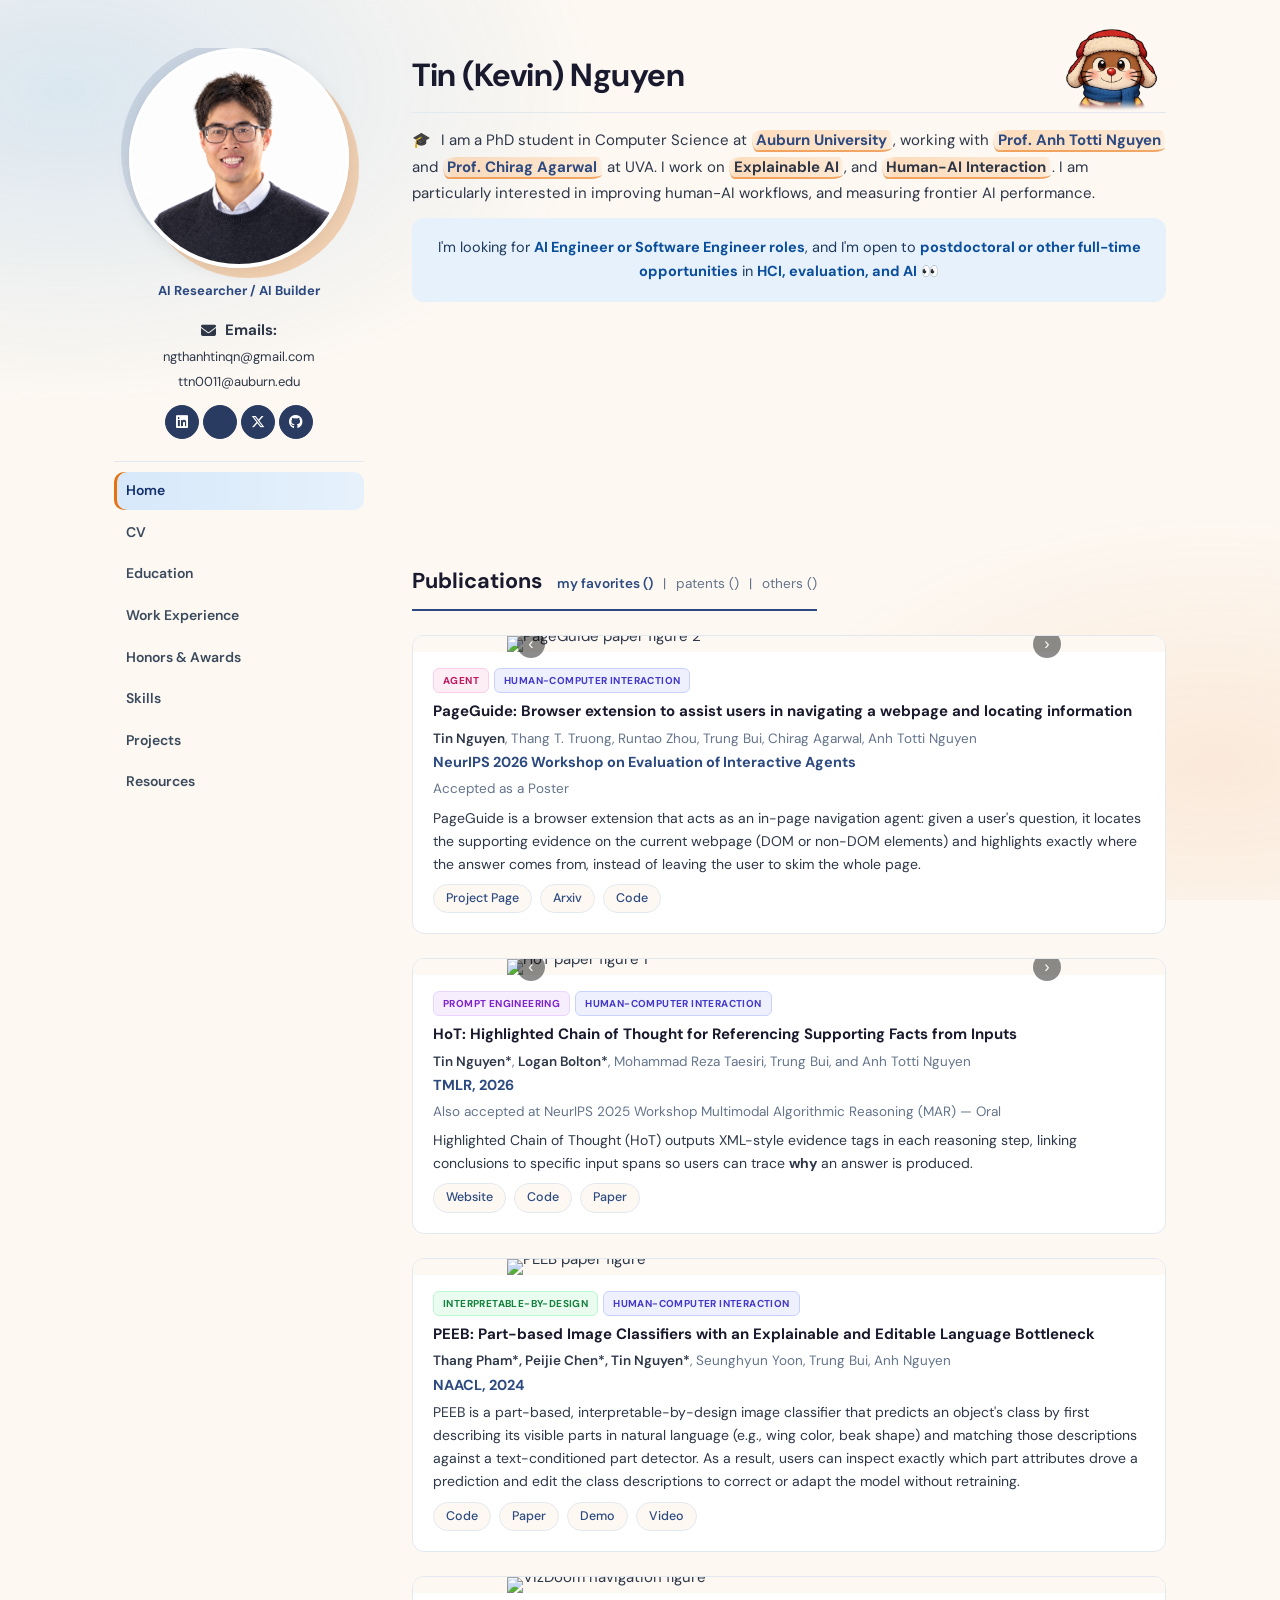
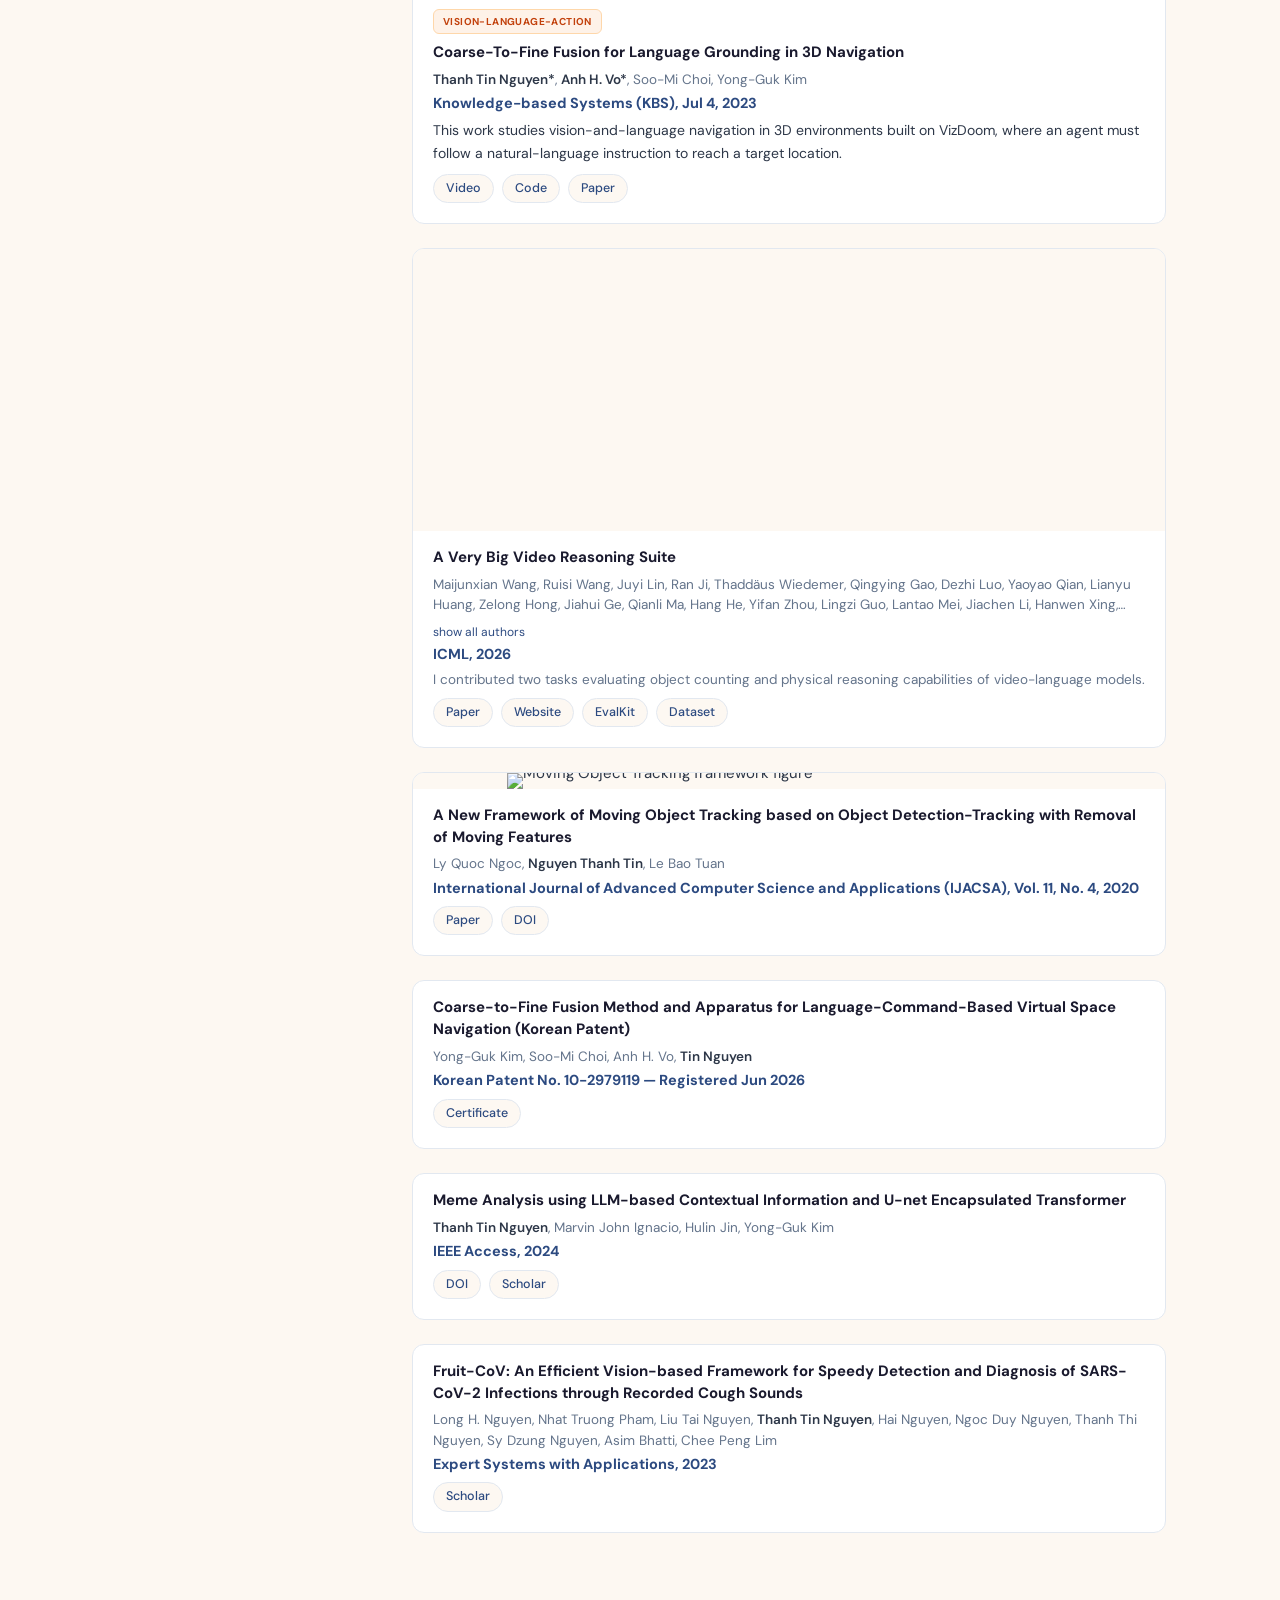
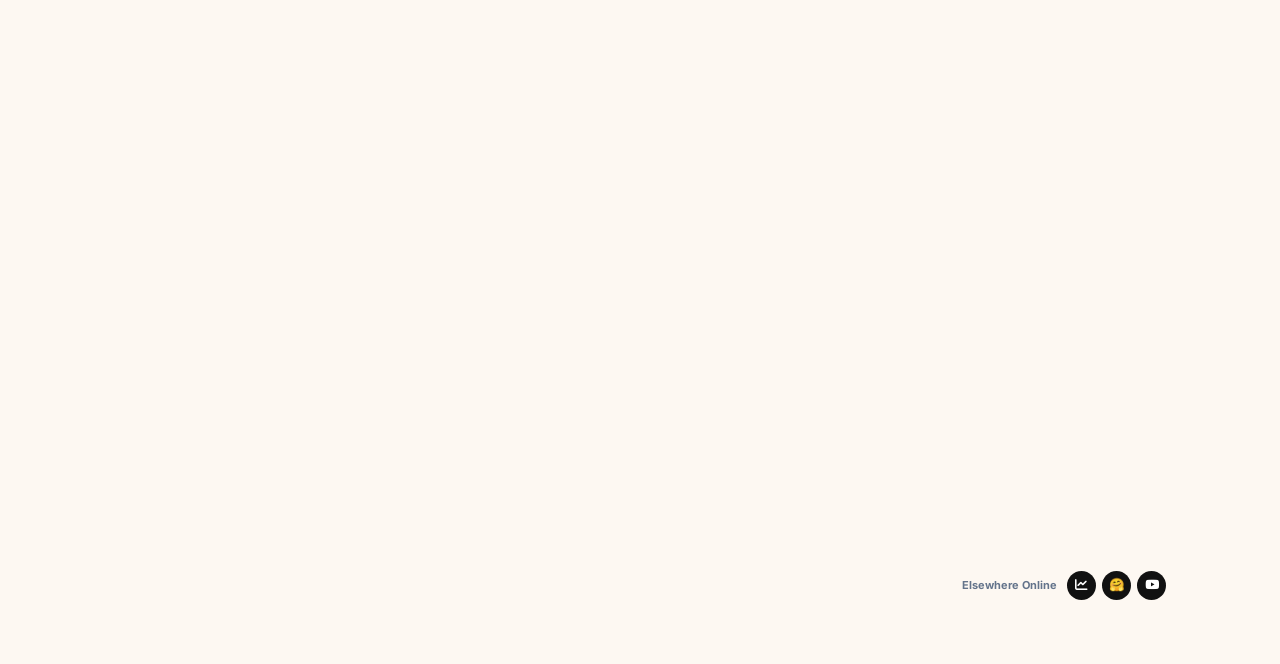
==== index.html @ 64bef66d "Remove PaperSwipe from portfolio projects" ====
<!DOCTYPE html>
<html lang="en">

<head>
  <meta charset="UTF-8">
  <meta name="viewport" content="width=device-width, initial-scale=1.0">
  <title>Tin Nguyen</title>
  <meta name="author" content="Tin Nguyen">
  <meta name="description"
    content="Tin Nguyen — PhD student in AI at Auburn University. Research in multi-agent systems, long-context reasoning, and reliable evaluations for safe AI.">
  <link rel="preconnect" href="https://fonts.googleapis.com">
  <link rel="preconnect" href="https://fonts.gstatic.com" crossorigin>
  <link href="https://fonts.googleapis.com/css2?family=DM+Sans:ital,opsz,wght@0,9..40,300..800;1,9..40,300..800&display=swap" rel="stylesheet">
  <link rel="stylesheet" href="stylesheet.css">
  <link rel="stylesheet" href="https://cdnjs.cloudflare.com/ajax/libs/font-awesome/6.5.1/css/all.min.css">
  <link rel="stylesheet" href="https://cdn.jsdelivr.net/gh/jpswalsh/academicons@1/css/academicons.min.css">
  <link rel="icon" type="image/png" href="assets/aboutme/seal_icon.png">
</head>

<body>
  <div class="page-wrapper">
    <div class="layout">

      <aside class="sidebar">
        <div class="profile-photo-wrapper">
        <a href="assets/aboutme/sweater_hd.png">
          <img src="assets/aboutme/sweater_hd.png" alt="Tin Nguyen" class="profile-photo">
        </a>
        <div class="profile-tagline">AI Researcher / AI Builder</div>
        <div class="profile-emails">
          <b><i class="fas fa-envelope" aria-hidden="true"></i> Emails:</b>
          <a href="mailto:ngthanhtinqn@gmail.com">ngthanhtinqn@gmail.com</a>
          <a href="mailto:ttn0011@auburn.edu">ttn0011@auburn.edu</a>
        </div>
        <div class="social-links">
          <a href="https://www.linkedin.com/in/tin-kevin-nguyen/" class="social-link social-link--icon" title="LinkedIn"><i class="fab fa-linkedin"></i></a>
          <a href="https://scholar.google.com/citations?user=zSAfD80AAAAJ&hl" class="social-link social-link--icon" title="Google Scholar"><i class="ai ai-google-scholar"></i></a>
          <!-- <a href="https://www.researchgate.net/profile/Tin-Nguyen-52" class="social-link social-link--icon" title="ResearchGate"><i class="fab fa-researchgate"></i></a> -->
          <a href="https://x.com/tin_ng_qn" class="social-link social-link--icon" title="Twitter"><i class="fab fa-x-twitter"></i></a>
          <a href="https://github.com/tinxai/" class="social-link social-link--icon" title="GitHub"><i class="fab fa-github"></i></a>
          
          <!-- <a href="https://substack.com/@ngthanhtinqn" class="social-link social-link--icon" title="Substack"><i class="fas fa-rss"></i></a> -->
        </div>

        <div class="resume-quicklinks">
          <button type="button" class="resume-quick-btn is-active" data-panel="home"><span class="resume-quick-icon">🏠</span> Home</button>
          <a href="data/Tin_CV.pdf" target="_blank" rel="noopener" class="resume-quick-btn"><span class="resume-quick-icon">📄</span> CV</a>
          <button type="button" class="resume-quick-btn" data-panel="education"><span class="resume-quick-icon">🎓</span> Education</button>
          <button type="button" class="resume-quick-btn" data-panel="experience"><span class="resume-quick-icon">💼</span> Work Experience</button>
          <button type="button" class="resume-quick-btn" data-panel="honors"><span class="resume-quick-icon">🏆</span> Honors &amp; Awards</button>
          <button type="button" class="resume-quick-btn" data-panel="skills"><span class="resume-quick-icon">🛠️</span> Skills</button>
          <button type="button" class="resume-quick-btn" data-panel="projects"><span class="resume-quick-icon">📁</span> Projects</button>
          <button type="button" class="resume-quick-btn" data-panel="resources"><span class="resume-quick-icon">📚</span> Resources</button>
        </div>
        </div>
      </aside>

      <div class="main-column">
        <div class="page-view is-active" data-page="home">
        <div class="profile-info">
        <h1 class="profile-name">Tin (Kevin) Nguyen
          <button type="button" class="mascot" aria-label="Boop the Dora-nichov chibi" title="Click to say hello!"
            data-directions="assets/mascot/dora-nichov-directions.webp" data-reactions="assets/mascot/dora-nichov-reactions.webp">
            <span class="mascot-squash"><span class="mascot-layer mascot-dir"></span><span class="mascot-layer mascot-react"></span></span>
          </button>
        </h1>

        <p class="profile-bio">
          <span class="emoji-icon">🎓</span> I am a PhD student in Computer Science at
          <a class="hl" href="https://www.auburn.edu/">Auburn University</a>, working with
          <a class="hl" href="https://anhnguyen.me/lab/">Prof. Anh Totti Nguyen</a> and <a class="hl" href="https://chirag-agarwall.github.io/">Prof. Chirag Agarwal</a> at UVA. I work on <b class="hl">Explainable AI</b>, and <b class="hl">Human-AI Interaction</b>. I am particularly interested in improving human-AI workflows, and measuring frontier AI performance.<br>
          <!-- Before that, I was a Master's student at
          <a href="https://en.sejong.ac.kr/eng/index.do">Sejong University</a>, South Korea, working with
          <a href="https://home.sejong.ac.kr/~ykim/">Kim Yong-Guk</a> and was a BS student at
          <a href="https://en.hcmus.edu.vn/">Ho Chi Minh University of Science</a>, Vietnam, working with
          <a href="https://scholar.google.com/citations?user=MskoD4gAAAAJ&hl=en">Ngoc Quoc Ly</a>.<br> -->
          <!-- <span style="font-size: 13px; color: var(--color-text-muted);">Outside the lab, I'm fueled by ⚽ soccer, 🏸
            badminton, and 🏋️ gym sessions — always up for a
            match or a conversation over ☕ coffee.</span><br><br> -->
          <!-- Email:
          <b>ngthanhtinqn@gmail.com</b> or <b>ttn0011@auburn.edu</b> -->
        </p>

        <div class="cta-banner">
          I'm looking for <b>AI Engineer or Software Engineer roles</b>, and I'm open to <b>postdoctoral or other full-time opportunities</b> in <b>HCI, evaluation, and AI</b> 👀
        </div>
        </div>

    <!-- ========== Research Interest ========== -->
    <!-- <section class="section about-section fade-in" id="about"> -->
      <!-- <h3>Recent Update</h3> -->
      <!-- Currently, I am working as a Research Assistant @ <a href="https://chirag-agarwall.github.io/">Aikyam Lab</a>, University of Virginia &mdash; May–Aug 2026 -->
      <!-- <h3>Research Interest</h3>

      <div>
        
      </div> -->

      <!-- <div class="research-statement"> -->
        <!-- <div class="research-quote" onclick="toggleResearch()">
          Summary about my research
          <span class="toggle-hint" id="toggleHint">[click to expand]</span>
        </div> -->

        <!-- <div class="research-details" id="researchDetails">
          <p>For AI to be a real collaborator, it must:</p>
          <ul class="research-list">
            <li>
              <b>ground</b> its outputs in the user's context — highlighting <em>where</em> the evidence comes from
              [<a href="https://highlightedchainofthought.github.io/">TMLR'25</a>, <a href="https://pageguide.github.io/">Arxiv'26</a>]
              <span class="research-fig-toggle" onclick="this.nextElementSibling.classList.toggle('open')">[see figure
                ▾]</span>
              <div class="research-fig-wrap">
                <img src="assets/aboutme/hot.png" alt="HoT figure" class="research-fig">
              </div>
              <div class="research-fig-wrap">
                <img src="assets/papers/pageguide/pageguide_2.png" alt="PageGuide figure" class="research-fig">
              </div>
            </li>
            <li>
              <b>explain</b> its reasoning in ways humans can inspect and edit
              [<a href="https://arxiv.org/pdf/2403.05297.pdf">NAACL'24</a>]
              <span class="research-fig-toggle" onclick="this.nextElementSibling.classList.toggle('open')">[see figure
                ▾]</span>
              <div class="research-fig-wrap">
                <img src="assets/aboutme/peeb.png" alt="PEEB figure" class="research-fig">
              </div>
            </li>
            <li>
              <b>perceive</b> and act in the user's environment through multimodal understanding
              [<a href="https://www.sciencedirect.com/science/article/pii/S095070512300535X">KBS'23</a>]
              <span class="research-fig-toggle" onclick="this.nextElementSibling.classList.toggle('open')">[see figure
                ▾]</span>
              <div class="research-fig-wrap">
                <img src="assets/aboutme/vizdoom.png" alt="VizDoom figure" class="research-fig">
              </div>
            </li>
          </ul>
          <p>
            Today's large models are impressively general, but often opaque.
            My research works toward making them <b>transparent, grounded, and collaborative</b> —
            so that humans can trust, verify, and steer AI in real-world tasks.
          </p>
        </div>
      </div> -->
    <!-- </section> -->

    <!-- ========== News ========== -->
    <section class="section fade-in" id="news">
      <h2 class="section-title">News</h2>
      <ul class="reviewer-list news-scroll">
        <li><b>[Oct 2026]</b> Led a three-person team to a <b>top-1 finish at AUC</b> and won <b>Second Prize ($6,000)</b> at the Regions Banking Hackathon.</li>
        <li><b>[Aug 2026]</b> Awarded the <b>Tinker Research Grant</b> ($5,000) for compute/API credits.</li>
        <li><b>[May 2026]</b> Research Assistant @ <a href="https://chirag-agarwall.github.io/">Aikyam Lab</a>, University of Virginia &mdash; May–Aug 2026.</li>
        <li><b>[Dec 2025]</b> Awarded a <b>GSC Travel Fellowship</b> ($400) by the Auburn University Graduate School Council to support conference travel.</li>
        <li><b>[Nov 2025]</b> Awarded <b>Tinker Promotion</b> credits ($150).</li>
      </ul>
    </section>

    <!-- ========== Publications ========== -->
    <section class="section" id="publications">
      <h2 class="section-title">
        Publications
        <span class="pub-filter">
          <a class="pub-filter-link active" data-filter="favorites" href="#">my favorites (<span id="count-favorites"></span>)</a>
          <span class="pub-filter-sep">|</span>
          <a class="pub-filter-link" data-filter="patents" href="#">patents (<span id="count-patents"></span>)</a>
          <span class="pub-filter-sep">|</span>
          <a class="pub-filter-link" data-filter="others" href="#">others (<span id="count-all"></span>)</a>
        </span>
      </h2>

      <div class="publication-list">

        <!-- Paper 1: PageGuide -->
        <div class="pub-card" data-featured="true">
          <div class="pub-media pub-media-slider">
            <img class="pub-media-slide is-active" src="assets/papers/pageguide/pageguide_p2.png" alt="PageGuide paper figure 2">
            <img class="pub-media-slide" src="assets/papers/pageguide/pageguide_p1.png" alt="PageGuide paper figure 1">
            <button type="button" class="pub-media-nav pub-media-nav--prev" data-dir="-1" aria-label="Previous image">&lsaquo;</button>
            <button type="button" class="pub-media-nav pub-media-nav--next" data-dir="1" aria-label="Next image">&rsaquo;</button>
            <div class="pub-media-dots"></div>
          </div>
          <div class="pub-content">
            <div class="pub-tags">
              <span class="pub-tag pub-tag--agent">Agent</span>
              <span class="pub-tag pub-tag--hci">Human-Computer Interaction</span>
            </div>
            <div class="pub-title">
              <a href="https://pageguide.github.io/">PageGuide: Browser extension to assist users in navigating a webpage and locating information</a>
            </div>
            <div class="pub-authors">
              <strong>Tin Nguyen</strong>, Thang T. Truong, Runtao Zhou, Trung Bui, Chirag Agarwal, Anh Totti Nguyen
            </div>
            <div class="pub-venue"><a href="https://eval-interactive-agents-workshop.github.io/" target="_blank" rel="noopener">NeurIPS 2026 Workshop on Evaluation of Interactive Agents</a></div>
            <div class="pub-venue-note">Accepted as a Poster</div>
            <div class="pub-desc">PageGuide is a browser extension that acts as an in-page navigation agent: given a user's question, it locates the supporting evidence on the current webpage (DOM or non-DOM elements) and highlights exactly where the answer comes from, instead of leaving the user to skim the whole page.</div>
            <div class="pub-links">
              <a href="https://pageguide.github.io/" class="pub-link">Project Page</a>
              <a href="https://arxiv.org/abs/2604.23772" class="pub-link">Arxiv</a>
              <a href="https://github.com/tinxai/pageguide" class="pub-link">Code</a>
            </div>
          </div>
        </div>

        <!-- Paper 3: HoT -->
        <div class="pub-card" data-featured="true">
          <div class="pub-media pub-media-slider">
            <img class="pub-media-slide is-active" src="assets/papers/hot/teaser_cot_hot.png" alt="HoT paper figure 1">
            <img class="pub-media-slide" src="assets/papers/hot/teaser_cot_hot_2.png" alt="HoT paper figure 2">
            <button type="button" class="pub-media-nav pub-media-nav--prev" data-dir="-1" aria-label="Previous image">&lsaquo;</button>
            <button type="button" class="pub-media-nav pub-media-nav--next" data-dir="1" aria-label="Next image">&rsaquo;</button>
            <div class="pub-media-dots"></div>
          </div>
          <div class="pub-content">
            <div class="pub-tags">
              <span class="pub-tag pub-tag--prompt">Prompt Engineering</span>
              <span class="pub-tag pub-tag--hci">Human-Computer Interaction</span>
            </div>
            <div class="pub-title">
              <a href="https://highlightedchainofthought.github.io/">HoT: Highlighted Chain of Thought for Referencing
                Supporting Facts from Inputs</a>
            </div>
            <div class="pub-authors">
              <strong>Tin Nguyen*</strong>, <strong>Logan Bolton*</strong>, Mohammad Reza Taesiri, Trung Bui, and Anh
              Totti Nguyen
            </div>
            <div class="pub-venue">TMLR, 2026</div>
            <div class="pub-venue-note">Also accepted at NeurIPS 2025 Workshop Multimodal Algorithmic Reasoning (MAR) —
              Oral</div>
            <div class="pub-desc">Highlighted Chain of Thought (HoT) outputs XML-style evidence tags in each reasoning step, linking conclusions to specific input spans so users can trace <b>why</b> an answer is produced.</div>
            <div class="pub-links">
              <a href="https://highlightedchainofthought.github.io/" class="pub-link">Website</a>
              <a href="https://github.com/anguyen8/hot" class="pub-link">Code</a>
              <a href="https://arxiv.org/pdf/2503.02003v4" class="pub-link">Paper</a>
            </div>
          </div>
        </div>

        <!-- Paper 4: PEEB -->
        <div class="pub-card" data-featured="true">
          <div class="pub-media">
            <img src="assets/papers/peeb/peeb_arc.png" alt="PEEB paper figure">
          </div>
          <div class="pub-content">
            <div class="pub-tags">
              <span class="pub-tag pub-tag--interpretable">Interpretable-by-Design</span>
              <span class="pub-tag pub-tag--hci">Human-Computer Interaction</span>
            </div>
            <div class="pub-title">
              <a href="https://arxiv.org/pdf/2403.05297.pdf">PEEB: Part-based Image Classifiers with an Explainable and
                Editable Language Bottleneck</a>
            </div>
            <div class="pub-authors">
              <strong>Thang Pham*, Peijie Chen*, Tin Nguyen*</strong>, Seunghyun Yoon, Trung Bui, Anh Nguyen
            </div>
            <div class="pub-venue">NAACL, 2024</div>
            <div class="pub-desc">PEEB is a part-based, interpretable-by-design image classifier that predicts an object's class by first describing its visible parts in natural language (e.g., wing color, beak shape) and matching those descriptions against a text-conditioned part detector. As a result, users can inspect exactly which part attributes drove a prediction and edit the class descriptions to correct or adapt the model without retraining.</div>
            <div class="pub-links">
              <a href="https://github.com/anguyen8/peeb" class="pub-link">Code</a>
              <a href="https://arxiv.org/pdf/2403.05297.pdf" class="pub-link">Paper</a>
              <a href="https://huggingface.co/spaces/XAI/PEEB" class="pub-link">Demo</a>
              <a href="https://www.youtube.com/watch?v=7ofrbSPT1fA" class="pub-link">Video</a>
            </div>
          </div>
        </div>

        <!-- Paper 5: VizDoom -->
        <div class="pub-card" data-featured="true">
          <div class="pub-media">
            <img src="assets/papers/vizdoom/vizdoom_instruction.gif" alt="VizDoom navigation figure">
          </div>
          <div class="pub-content">
            <div class="pub-tags">
              <span class="pub-tag pub-tag--vla">Vision-Language-Action</span>
            </div>
            <div class="pub-title">
              <a href="https://www.sciencedirect.com/science/article/pii/S095070512300535X">Coarse-To-Fine Fusion for
                Language Grounding in 3D Navigation</a>
            </div>
            <div class="pub-authors">
              <strong>Thanh Tin Nguyen*</strong>, <strong>Anh H. Vo*</strong>, Soo-Mi Choi, Yong-Guk Kim
            </div>
            <div class="pub-venue">Knowledge-based Systems (KBS), Jul 4, 2023</div>
            <div class="pub-desc">This work studies vision-and-language navigation in 3D environments built on VizDoom, where an agent must follow a natural-language instruction to reach a target location.</div>
            <div class="pub-links">
              <a href="https://youtu.be/rwODCJFM1SY" class="pub-link">Video</a>
              <a href="https://github.com/tinxai/AE_VLN_Vizdoom" class="pub-link">Code</a>
              <a href="https://www.sciencedirect.com/science/article/pii/S095070512300535X" class="pub-link">Paper</a>
            </div>
          </div>
        </div>

        <!-- Other: VBVR -->
        <div class="pub-card" data-featured="false">
          <div class="pub-media">
            <video src="assets/papers/vbvr/vbvr.mp4" autoplay loop muted playsinline></video>
          </div>
          <div class="pub-content">
            <div class="pub-title">
              <a href="https://video-reason.com/">A Very Big Video Reasoning Suite</a>
            </div>
            <div class="pub-authors pub-authors--collapsed" id="vbvr-authors">
              Maijunxian Wang, Ruisi Wang, Juyi Lin, Ran Ji, Thaddäus Wiedemer, Qingying Gao, Dezhi Luo, Yaoyao Qian, Lianyu Huang, Zelong Hong, Jiahui Ge, Qianli Ma, Hang He, Yifan Zhou, Lingzi Guo, Lantao Mei, Jiachen Li, Hanwen Xing, Tianqi Zhao, Fengyuan Yu, Weihang Xiao, Yizheng Jiao, Jianheng Hou, Danyang Zhang, Pengcheng Xu, Boyang Zhong, Zehong Zhao, Gaoyun Fang, John Kitaoka, Yile Xu, Hua Xu, Kenton Blacutt, <strong>Tin Nguyen</strong>, Siyuan Song, Haoran Sun, Shaoyue Wen, Linyang He, Runming Wang, Yanzhi Wang, Mengyue Yang, Ziqiao Ma, Raphaël Millière, Freda Shi, Nuno Vasconcelos, Daniel Khashabi, Alan Yuille, Yilun Du, Ziming Liu, Bo Li, Dahua Lin, Ziwei Liu, Vikash Kumar, Yijiang Li, Lei Yang, Zhongang Cai, Hokin Deng
            </div>
            <span class="authors-toggle" onclick="const a=document.getElementById('vbvr-authors');a.classList.toggle('pub-authors--collapsed');this.textContent=a.classList.contains('pub-authors--collapsed')?'show all authors':'show fewer'">show all authors</span>
            <div class="pub-venue">ICML, 2026</div>
            <div class="pub-venue-note">I contributed two tasks evaluating object counting and physical reasoning capabilities of video-language models.</div>
            <div class="pub-links">
              <a href="https://arxiv.org/abs/2602.20159" class="pub-link">Paper</a>
              <a href="https://video-reason.com/" class="pub-link">Website</a>
              <a href="https://github.com/Video-Reason/VBVR-EvalKit" class="pub-link">EvalKit</a>
              <a href="https://huggingface.co/datasets/Video-Reason/VBVR-Dataset" class="pub-link">Dataset</a>
            </div>
          </div>
        </div>

        <!-- Other: MOT -->
        <div class="pub-card" data-featured="false">
          <div class="pub-media">
            <img src="assets/papers/mot/robot_demo.gif" alt="Moving Object Tracking framework figure">
          </div>
          <div class="pub-content">
            <div class="pub-title">
              <a href="https://thesai.org/Publications/ViewPaper?Volume=11&Issue=4&Code=IJACSA&SerialNo=6">A New Framework of Moving Object Tracking based on Object Detection-Tracking with Removal of Moving Features</a>
            </div>
            <div class="pub-authors">
              Ly Quoc Ngoc, <strong>Nguyen Thanh Tin</strong>, Le Bao Tuan
            </div>
            <div class="pub-venue">International Journal of Advanced Computer Science and Applications (IJACSA), Vol. 11, No. 4, 2020</div>
            <div class="pub-links">
              <a href="https://thesai.org/Publications/ViewPaper?Volume=11&Issue=4&Code=IJACSA&SerialNo=6" class="pub-link">Paper</a>
              <a href="https://dx.doi.org/10.14569/IJACSA.2020.0110406" class="pub-link">DOI</a>
            </div>
          </div>
        </div>
        
        <!-- Patent: Korean Patent -->
        <div class="pub-card" data-featured="false" data-patent="true">
          <!-- <div class="pub-media">
            <img src="assets/papers/vizdoom/vizdoom_instruction.gif" alt="Korean patent figure">
          </div> -->
          <div class="pub-content">
            <div class="pub-title">
              <a href="data/IP-2024-133-KR_등록증.pdf">Coarse-to-Fine Fusion Method and Apparatus for Language-Command-Based Virtual Space Navigation (Korean Patent)</a>
            </div>
            <div class="pub-authors">
              Yong-Guk Kim, Soo-Mi Choi, Anh H. Vo, <strong>Tin Nguyen</strong>
            </div>
            <div class="pub-venue">Korean Patent No. 10-2979119 &mdash; Registered Jun 2026</div>
            <div class="pub-links">
              <a href="data/IP-2024-133-KR_등록증.pdf" class="pub-link">Certificate</a>
            </div>
          </div>
        </div>

        <!-- Other: Meme Analysis -->
        <div class="pub-card" data-featured="false">
          <div class="pub-content">
            <div class="pub-title">
              <a href="https://scholar.google.com/citations?view_op=view_citation&hl=en&user=zSAfD80AAAAJ&citation_for_view=zSAfD80AAAAJ:mVmsd5A6BfQC">Meme Analysis using LLM-based Contextual Information and U-net Encapsulated Transformer</a>
            </div>
            <div class="pub-authors">
              <strong>Thanh Tin Nguyen</strong>, Marvin John Ignacio, Hulin Jin, Yong-Guk Kim
            </div>
            <div class="pub-venue">IEEE Access, 2024</div>
            <div class="pub-links">
              <a href="https://doi.org/10.1109/ACCESS.2024.3424883" class="pub-link">DOI</a>
              <a href="https://scholar.google.com/citations?view_op=view_citation&hl=en&user=zSAfD80AAAAJ&citation_for_view=zSAfD80AAAAJ:mVmsd5A6BfQC" class="pub-link">Scholar</a>
            </div>
          </div>
        </div>

        <!-- Other: Fruit-CoV -->
        <div class="pub-card" data-featured="false">
          <div class="pub-content">
            <div class="pub-title">
              <a href="https://scholar.google.com/citations?view_op=view_citation&hl=en&user=zSAfD80AAAAJ&citation_for_view=zSAfD80AAAAJ:d1gkVwhDpl0C">Fruit-CoV: An Efficient Vision-based Framework for Speedy Detection and Diagnosis of SARS-CoV-2 Infections through Recorded Cough Sounds</a>
            </div>
            <div class="pub-authors">
              Long H. Nguyen, Nhat Truong Pham, Liu Tai Nguyen, <strong>Thanh Tin Nguyen</strong>, Hai Nguyen, Ngoc Duy Nguyen, Thanh Thi Nguyen, Sy Dzung Nguyen, Asim Bhatti, Chee Peng Lim
            </div>
            <div class="pub-venue">Expert Systems with Applications, 2023</div>
            <div class="pub-links">
              <a href="https://scholar.google.com/citations?view_op=view_citation&hl=en&user=zSAfD80AAAAJ&citation_for_view=zSAfD80AAAAJ:d1gkVwhDpl0C" class="pub-link">Scholar</a>
            </div>
          </div>
        </div>

        

      </div>
    </section>

    <!-- ========== Teaching ========== -->
    <section class="section fade-in" id="teaching">
      <h2 class="section-title">Teaching</h2>
      <ul class="reviewer-list">
        <li><b>Teaching Assistant</b> for Formal Languages, Machine Learning, and Security at Auburn University</li>
        <li><b>Teaching Robotics for kids</b> at <a href="https://anhnguyen.me/k6-ai-club/" target="_blank">K-6 AI Club at
            Auburn University</a></li>
      </ul>
    </section>

    <!-- ========== Mentoring ========== -->
    <section class="section fade-in" id="mentoring">
      <h2 class="section-title">Mentoring</h2>
      <ul class="reviewer-list">
        <li><a href="https://truongthoithang.com/" target="_blank">Truong Thoi Thang</a>, CS PhD student at Auburn University, Dec. 2025 - Oct. 2026</li>
        <li><a href="https://fernando-ace.com/" target="_blank" rel="noopener">Fernando Acevedo</a>, CS undergraduate student at Auburn University, Oct. 2026 &ndash; Now</li>
      </ul>
    </section>

    <!-- ========== Academic Service ========== -->
    <section class="section fade-in" id="service">
      <h2 class="section-title">Academic Service</h2>
      <ul class="reviewer-list">
        <li><b>Area Chair</b> for <a href="https://iab-agents.github.io/" target="_blank">Interpreting Agent Behavior (IAB)</a> (NeurIPS 2026)</li>
        <li><b>Program Committee (PC)</b> for IUI 27 (Intelligent User Interfaces)</li>
        <li><b>Reviewer for ML Conferences</b>: ARR Rolling Review (ACL, EMNLP, NAACL), <a href="https://eval-interactive-agents-workshop.github.io/" target="_blank">Evaluation of Interactive Agents</a> (NeurIPS 2026), <a href="https://iab-agents.github.io/" target="_blank">Interpreting Agent Behavior (IAB)</a> (NeurIPS 2026)</li>
        <li><b>Reviewer for HCI Conferences</b>: UIST, HAI, IUI</li>
        <li><b>Reviewer for Journals</b>: Knowledge-based Systems</li>
      </ul>
    </section>

    <!-- ========== Collaborations ========== -->
    <!-- <section class="section fade-in" id="collaborations">
      <h2 class="section-title">Collaborations</h2>
      <div class="collab-grid">
        <div class="collab-item">
          <img src="assets/collab/uva.svg" alt="University of Virginia logo">
          <span>University of Virginia</span>
        </div>
        <div class="collab-item">
          <img src="assets/collab/ualberta.svg" alt="University of Alberta logo">
          <span>University of Alberta</span>
        </div>
        <div class="collab-item">
          <img src="assets/collab/adobe.svg" alt="Adobe logo">
          <span>Adobe</span>
        </div>
      </div>
    </section> -->
    </div>
    <!-- ========== Education ========== -->
    <div class="page-view" data-page="education">
      <h2 class="section-title">Education</h2>

      <div class="education-statement-links">
        <a href="data/Research_Statement.pdf" target="_blank" rel="noopener" class="research-statement-link">Research Statement</a>
        <a href="https://docs.google.com/document/d/1Wg5CjCD7mFzvBjIFalEkvDkdDbJ7E7CmEyXPGt8joUE/edit?tab=t.0" target="_blank" rel="noopener" class="research-statement-link">Teaching Statement</a>
      </div>

      <div class="timeline">
        <div class="timeline-item">
          <div class="timeline-rail"><div class="timeline-dot"></div><div class="timeline-line"></div></div>
          <div class="timeline-info">
            <div class="timeline-org">Auburn University</div>
            <div class="timeline-role">Ph.D. in Computer Science and Engineering</div>
            <div class="timeline-meta">AL, U.S. &middot; Aug. 2022 &ndash; present</div>
            <div class="timeline-sub timeline-advisor">Advisor: <a href="https://anhnguyen.me/">Anh (Totti) Nguyen</a></div>
            <div class="timeline-sub">Research: Explainable AI and Human-AI Interaction</div>
            <div class="timeline-sub">Teaching Assistant: Formal Languages, Machine Learning, Secure Software Process</div>
          </div>
        </div>

        <div class="timeline-item">
          <div class="timeline-rail"><div class="timeline-dot"></div><div class="timeline-line"></div></div>
          <div class="timeline-info">
            <div class="timeline-org">Sejong University</div>
            <div class="timeline-role">M.Sc. in Computer Science and Engineering</div>
            <div class="timeline-meta">Seoul, S. Korea &middot; 2020 &ndash; 2022</div>
            <div class="timeline-sub timeline-advisor">Advisor: Kim Yong-Guk</div>
            <div class="timeline-sub">Research: Robot Navigation</div>
          </div>
        </div>

        <div class="timeline-item">
          <div class="timeline-rail"><div class="timeline-dot"></div></div>
          <div class="timeline-info">
            <div class="timeline-org">University of Science</div>
            <div class="timeline-role">B.A. in Computer Science and Engineering</div>
            <div class="timeline-meta">Ho Chi Minh, Vietnam &middot; 2015 &ndash; 2019</div>
            <div class="timeline-sub timeline-advisor">Advisor: Ngoc Quoc Ly</div>
            <div class="timeline-sub">Research: Computer Vision and Robotics</div>
          </div>
        </div>
      </div>
    </div>

    <!-- ========== Work Experience ========== -->
    <div class="page-view" data-page="experience">
      <h2 class="section-title">Work Experience</h2>

      <div class="entry-list">
        <div class="entry-card">
          <div class="entry-org">Aikyam Lab, University of Virginia</div>
          <div class="entry-role">Research Assistant</div>
          <div class="entry-meta">VA, U.S. &middot; May &ndash; Jul. 2026</div>
          <div class="entry-sub">Advisor: Chirag Agarwal</div>
          <ul class="entry-bullets">
            <li>Developed a multimodal web agent that browses websites and captures evidence (text, images, charts) at every navigation step</li>
            <li>Developed a defense against model distillation attacks, in which an adversary copies a proprietary model by training on its outputs</li>
          </ul>
        </div>

        <div class="entry-card">
          <div class="entry-org">AIOZ Co., Ltd.</div>
          <div class="entry-role">AI Engineer</div>
          <div class="entry-meta">Ho Chi Minh, Vietnam &middot; 2019 &ndash; 2020</div>
          <ul class="entry-bullets">
            <li>Built three video-analysis systems: automatically reading car license plates, tracking a moving ball, and recognizing the same person across different cameras</li>
          </ul>
        </div>

        <div class="entry-card">
          <div class="entry-org">Gumi Co., Ltd.</div>
          <div class="entry-role">AI Engineer</div>
          <div class="entry-meta">Ho Chi Minh, Vietnam &middot; 2018 &ndash; 2019</div>
          <ul class="entry-bullets">
            <li>Built an optical character recognition (OCR) model for handwritten Japanese text in scanned bills and documents</li>
          </ul>
        </div>

        <div class="entry-card">
          <div class="entry-org">Gameloft</div>
          <div class="entry-role">Game Programmer</div>
          <div class="entry-meta">Ho Chi Minh, Vietnam &middot; 2017 &ndash; 2018</div>
          <ul class="entry-bullets">
            <li>Built an arcade game using Cocos2d-x (C++)</li>
          </ul>
        </div>
      </div>
    </div>

    <!-- ========== Honors & Awards ========== -->
    <div class="page-view" data-page="honors">
      <h2 class="section-title">Honors &amp; Awards</h2>

      <div class="entry-list">
        <div class="entry-card entry-card--highlight">
          <div class="entry-org">Second Prize, Regions Banking Hackathon <span class="entry-badge">&#9733; $6,000</span></div>
          <div class="entry-meta">2026</div>
          <div class="entry-sub">Regions Bank &middot; Led a three-person team to a top-1 finish at AUC and won second prize at the Regions Banking Hackathon</div>
          <a class="award-photo-link" href="assets/awards/regions-banking-hackathon.jpg" target="_blank" rel="noopener">
            <img class="award-photo" src="assets/awards/regions-banking-hackathon.jpg" alt="Regions Banking Hackathon second-prize team receiving a $6,000 award">
          </a>
        </div>

        <div class="entry-card">
          <div class="entry-org">Tinker Research Grant</div>
          <div class="entry-meta">Aug. 2026</div>
          <div class="entry-sub">Tinker &middot; Awarded $5,000 for compute/API credits</div>
        </div>

        <div class="entry-card entry-card--highlight">
          <div class="entry-org">Korean Patent Registration <span class="entry-badge">&#9733; Patent</span></div>
          <div class="entry-meta">Jun. 2026</div>
          <div class="entry-sub">Ministry of Intellectual Property, Republic of Korea &middot; Patent No. 10-2979119, <a href="data/IP-2024-133-KR_등록증.pdf">Coarse-to-Fine Fusion Method and Apparatus for Language-Command-Based Virtual Space Navigation</a></div>
        </div>

        <div class="entry-card">
          <div class="entry-org">GSC Travel Fellowship</div>
          <div class="entry-meta">Dec. 2025</div>
          <div class="entry-sub">Auburn University Graduate School Council &middot; Awarded $400 to support conference travel</div>
        </div>

        <div class="entry-card">
          <div class="entry-org">Tinker Promotion</div>
          <div class="entry-meta">Nov. 2025</div>
          <div class="entry-sub">Tinker &middot; Awarded $150 in credits</div>
        </div>

        <div class="entry-card">
          <div class="entry-org">1st Prize, AICovidVN Challenge</div>
          <div class="entry-meta">2021</div>
          <div class="entry-sub">Ho Chi Minh, Vietnam &middot; Introduced Fruit-CoV, a framework detecting SARS-CoV-2 through cough sounds (~$4,300 prize)</div>
        </div>
      </div>
    </div>

    <!-- ========== Skills ========== -->
    <div class="page-view" data-page="skills">
      <h2 class="section-title">Skills</h2>

      <div class="skill-group">
        <div class="skill-group-label">Programming Languages</div>
        <div class="profile-skills-tags">
          <span class="skill-tag"><img class="skill-icon" src="assets/icons/python.svg" alt="">Python</span>
          <span class="skill-tag"><img class="skill-icon" src="assets/icons/cplusplus.svg" alt="">C/C++</span>
          <span class="skill-tag"><img class="skill-icon" src="assets/icons/html5.svg" alt=""><img class="skill-icon" src="assets/icons/css.svg" alt="">HTML/CSS</span>
          <span class="skill-tag"><img class="skill-icon" src="assets/icons/javascript.svg" alt="">JavaScript</span>
          <span class="skill-tag"><img class="skill-icon" src="assets/icons/typescript.svg" alt="">TypeScript</span>
          <span class="skill-tag"><img class="skill-icon" src="assets/icons/r.svg" alt="">R</span>
        </div>
      </div>

      <div class="skill-group">
        <div class="skill-group-label">AI &amp; ML</div>
        <div class="profile-skills-tags">
          <span class="skill-tag"><i class="skill-icon skill-icon-fa fa-solid fa-brain" aria-hidden="true"></i>LLMs</span>
          <span class="skill-tag"><i class="skill-icon skill-icon-fa fa-solid fa-eye" aria-hidden="true"></i>VLMs</span>
          <span class="skill-tag"><i class="skill-icon skill-icon-fa fa-solid fa-robot" aria-hidden="true"></i>AI Agents</span>
          <span class="skill-tag"><i class="skill-icon skill-icon-fa fa-solid fa-magnifying-glass" aria-hidden="true"></i>RAG</span>
          <span class="skill-tag"><i class="skill-icon skill-icon-fa fa-solid fa-globe" aria-hidden="true"></i>Browser Harness</span>
          <span class="skill-tag"><img class="skill-icon" src="assets/icons/modelcontextprotocol.svg" alt="">MCP</span>
        </div>
      </div>

      <div class="skill-group">
        <div class="skill-group-label">Frameworks &amp; Libraries</div>
        <div class="profile-skills-tags">
          <span class="skill-tag"><img class="skill-icon" src="assets/icons/pytorch.svg" alt="">PyTorch</span>
          <span class="skill-tag"><img class="skill-icon" src="assets/icons/tensorflow.svg" alt="">TensorFlow</span>
          <span class="skill-tag"><img class="skill-icon" src="assets/icons/huggingface.svg" alt="">Hugging Face</span>
          <span class="skill-tag"><i class="skill-icon skill-icon-fa fa-solid fa-bolt" aria-hidden="true"></i>vLLM</span>
          <span class="skill-tag"><img class="skill-icon" src="assets/icons/langchain.svg" alt="">LangChain</span>
          <span class="skill-tag"><img class="skill-icon" src="assets/icons/langgraph.svg" alt="">LangGraph</span>
          <span class="skill-tag"><i class="skill-icon skill-icon-fa fa-solid fa-sliders" aria-hidden="true"></i>Tinker</span>
          <span class="skill-tag"><img class="skill-icon" src="assets/icons/weightsandbiases.svg" alt="">Weights &amp; Biases</span>
          <span class="skill-tag"><img class="skill-icon" src="assets/icons/fastapi.svg" alt="">FastAPI</span>
          <span class="skill-tag"><img class="skill-icon" src="assets/icons/react.svg" alt="">React Native</span>
          <span class="skill-tag"><img class="skill-icon" src="assets/icons/nodedotjs.svg" alt="">Node.js</span>
          <span class="skill-tag"><img class="skill-icon" src="assets/icons/nextdotjs.svg" alt="">Next.js</span>
          <!-- <span class="skill-tag"><img class="skill-icon" src="assets/icons/threedotjs.svg" alt="">Three.js</span> -->
          <!-- <span class="skill-tag"><img class="skill-icon" src="assets/icons/opengl.svg" alt="">OpenGL</span> -->
        </div>
      </div>

      <div class="skill-group">
        <div class="skill-group-label">Robotics</div>
        <div class="profile-skills-tags">
          <span class="skill-tag"><img class="skill-icon" src="assets/icons/ros.svg" alt="">ROS</span>
        </div>
      </div>

      <div class="skill-group">
        <div class="skill-group-label">Databases &amp; Vector Stores</div>
        <div class="profile-skills-tags">
          <span class="skill-tag"><img class="skill-icon" src="assets/icons/postgresql.svg" alt="">PostgreSQL</span>
          <span class="skill-tag"><img class="skill-icon" src="assets/icons/sqlite.svg" alt="">SQLite</span>
          <span class="skill-tag"><img class="skill-icon" src="assets/icons/supabase.svg" alt="">Supabase</span>
          <span class="skill-tag"><img class="skill-icon" src="assets/icons/redis.svg" alt="">Redis</span>
          <span class="skill-tag"><img class="skill-icon" src="assets/icons/neo4j.svg" alt="">Neo4j</span>
          <span class="skill-tag"><i class="skill-icon skill-icon-fa fa-solid fa-database" aria-hidden="true"></i>ChromaDB</span>
        </div>
      </div>

      <div class="skill-group">
        <div class="skill-group-label">Infrastructure &amp; DevOps</div>
        <div class="profile-skills-tags">
          <span class="skill-tag"><img class="skill-icon" src="assets/icons/docker.svg" alt="">Docker</span>
          <span class="skill-tag"><i class="skill-icon fa-solid fa-cubes" aria-hidden="true"></i>Kubernetes</span>
          <span class="skill-tag"><i class="skill-icon fa-brands fa-aws" aria-hidden="true" style="color:#FF9900"></i>AWS</span>
          <span class="skill-tag"><img class="skill-icon" src="assets/icons/microsoftazure.svg" alt="">Azure</span>
          <span class="skill-tag"><img class="skill-icon" src="assets/icons/googlecloud.svg" alt="">GCP</span>
          <span class="skill-tag"><img class="skill-icon" src="assets/icons/githubactions.svg" alt="">CI/CD</span>
          <span class="skill-tag"><img class="skill-icon" src="assets/icons/rabbitmq.svg" alt="">RabbitMQ</span>
        </div>
      </div>

      <div class="skill-group">
        <div class="skill-group-label">Developer Tools</div>
        <div class="profile-skills-tags">
          <a class="skill-tag skill-tag-link" href="https://github.com/tinxai/Automate_Research/blob/main/dotfiles/.vimrc" target="_blank" rel="noopener" title="View my .vimrc config"><img class="skill-icon" src="assets/icons/vim.svg" alt=""><img class="skill-icon" src="assets/icons/neovim.svg" alt="">Vim / Neovim</a>
          <a class="skill-tag skill-tag-link" href="https://github.com/tinxai/Automate_Research/blob/main/dotfiles/.wezterm.lua" target="_blank" rel="noopener" title="View my .wezterm.lua config"><img class="skill-icon" src="assets/icons/wezterm.svg" alt="">WezTerm</a>
          <a class="skill-tag skill-tag-link" href="https://github.com/tinxai/Automate_Research/blob/main/dotfiles/tmux.conf" target="_blank" rel="noopener" title="View my tmux.conf config"><img class="skill-icon" src="assets/icons/tmux.svg" alt="">tmux</a>
          <a class="skill-tag skill-tag-link" href="gitwise.html" target="_blank" rel="noopener" title="Learn when to use Git"><i class="skill-icon fa-brands fa-git-alt" aria-hidden="true"></i>Git</a>
          <a class="skill-tag skill-tag-link" href="https://github.com/tinxai/Automate_Research/tree/main/dotfiles/herdr" target="_blank" rel="noopener" title="View my herdr config"><i class="skill-icon skill-icon-fa fa-solid fa-terminal" aria-hidden="true"></i>herdr</a>
          <a class="skill-tag skill-tag-link" href="https://github.com/yorukot/superfile" target="_blank" rel="noopener" title="View superfile on GitHub"><i class="skill-icon skill-icon-fa fa-solid fa-folder-tree" aria-hidden="true"></i>superfile</a>
          <a class="skill-tag skill-tag-link" href="https://github.com/charmbracelet/glow" target="_blank" rel="noopener" title="View Glow on GitHub"><i class="skill-icon skill-icon-fa fa-solid fa-book-open" aria-hidden="true"></i>Glow</a>
          <a class="skill-tag skill-tag-link" href="https://github.com/jesseduffield/lazydocker" target="_blank" rel="noopener" title="View lazydocker on GitHub"><i class="skill-icon skill-icon-fa fa-brands fa-docker" aria-hidden="true"></i>lazydocker</a>
          <a class="skill-tag skill-tag-link has-tooltip skill-tooltip-anchor--kitten" href="https://sw.kovidgoyal.net/kitty/kittens/" target="_blank" rel="noopener"><i class="skill-icon skill-icon-fa fa-solid fa-cat" aria-hidden="true"></i>kitten<span class="skill-tooltip"><code>kitten icat X.png</code></span></a>
          <a class="skill-tag skill-tag-link has-tooltip" href="https://github.com/hqhq1025/clipaste" target="_blank" rel="noopener"><i class="skill-icon skill-icon-fa fa-solid fa-paste" aria-hidden="true"></i>clipaste<span class="skill-tooltip skill-tooltip--wide"><code>screenshot anywhere</code><br><code>clipaste-paste on server</code><br>copy the path &rarr; paste to agents</span></a>
          <span class="skill-tag"><i class="skill-icon skill-icon-fa fa-solid fa-code-compare" aria-hidden="true"></i>hunk</span>
          <span class="skill-tag"><i class="skill-icon fa-brands fa-jira" aria-hidden="true" style="color:#0052CC"></i>Jira</span>
        </div>
      </div>
    </div>

    <!-- ========== Projects ========== -->
    <div class="page-view" data-page="projects">
      <h2 class="section-title">Projects</h2>

      <div class="projects-grid">
        <div class="project-card">
          <img class="project-banner" src="assets/projects/pageguide-gemini.png" alt="PageGuide Gemini highlighting cited evidence alongside a Gemini answer" loading="lazy">
          <div class="project-content">
            <h2 class="project-title">PageGuide Gemini</h2>
            <p class="project-desc">A Chrome extension that connects Gemini citations to evidence on the page. Jump to an existing source tab, highlight quoted text, or draw labeled boxes over images and charts.</p>
            <p class="project-stack-label">Tech stack</p>
            <div class="project-tags">
              <span class="project-tag">JavaScript</span>
              <span class="project-tag">Chrome Extensions</span>
              <span class="project-tag">Gemini</span>
              <span class="project-tag">HTML / CSS</span>
            </div>
            <div class="project-links">
              <a href="https://github.com/tinxai/pageguide-gemini" class="project-link" target="_blank" rel="noopener"><i class="fab fa-github"></i> Code</a>
            </div>
          </div>
        </div>
        <div class="project-card">
          <img class="project-banner" src="assets/projects/phongkham-ai.webp" alt="Clinic booking, medical chat, and appointment calendar illustration" loading="lazy" width="2172" height="724">
          <div class="project-content">
            <h2 class="project-title">PhongKham AI</h2>
            <p class="project-desc">A Vietnamese clinic assistant for booking and canceling appointments, answering clinic FAQs, and exploring synthetic clinic data with a pandas-based analytics agent.</p>
            <p class="project-stack-label">Tech stack</p>
            <div class="project-tags">
              <span class="project-tag">Python</span>
              <span class="project-tag">FastAPI</span>
              <span class="project-tag">SQLite</span>
              <span class="project-tag">Qwen</span>
              <span class="project-tag">Tinker API</span>
              <span class="project-tag">pandas</span>
            </div>
            <div class="project-links">
              <a href="https://github.com/tinxai/phongkham-ai" class="project-link" target="_blank" rel="noopener"><i class="fab fa-github"></i> Code</a>
            </div>
          </div>
        </div>
        <div class="project-card">
          <img class="project-banner" src="assets/projects/dealmesh-v2.webp" alt="DealMesh ecommerce concept with product cards and an optimizer comparing seller bundles, shipping costs, and savings" loading="lazy" width="2171" height="724">
          <div class="project-content">
            <h2 class="project-title">DealMesh</h2>
            <p class="project-desc">A shopping-list optimizer that compares combinations of products, sellers, shipping costs, and bundle discounts across marketplaces, with an explanation for each choice.</p>
            <p class="project-stack-label">Tech stack</p>
            <div class="project-tags">
              <span class="project-tag">Java</span>
              <span class="project-tag">Spring Boot</span>
              <span class="project-tag">React</span>
              <span class="project-tag">TypeScript</span>
              <span class="project-tag">Vite</span>
              <span class="project-tag">Tailwind CSS</span>
              <span class="project-tag">PostgreSQL</span>
              <span class="project-tag">Redis</span>
            </div>
          </div>
        </div>
        <div class="project-card">
          <img class="project-banner" src="assets/projects/muselive-v2.webp" alt="MuseLive streaming website concept with a live lesson, interactive quiz, lesson chat, and teacher discovery" loading="lazy" width="2170" height="725">
          <div class="project-content">
            <h2 class="project-title">MuseLive</h2>
            <p class="project-desc">A live educational streaming platform where teachers broadcast lessons and viewers join live chat and quizzes, follow creators, and discover new streams.</p>
            <p class="project-stack-label">Tech stack</p>
            <div class="project-tags">
              <span class="project-tag">Java</span>
              <span class="project-tag">Spring Boot</span>
              <span class="project-tag">Next.js</span>
              <span class="project-tag">React</span>
              <span class="project-tag">TypeScript</span>
              <span class="project-tag">Tailwind CSS</span>
              <span class="project-tag">PostgreSQL</span>
              <span class="project-tag">Redis</span>
              <span class="project-tag">LiveKit</span>
              <span class="project-tag">WebSocket / STOMP</span>
            </div>
          </div>
        </div>
        <div class="project-card">
          <img class="project-banner" src="assets/projects/shotcard.svg" alt="Shotcard screenshot-to-Anki workflow banner" loading="lazy" width="1280" height="420">
          <div class="project-content">
            <h2 class="project-title">Shotcard</h2>
            <p class="project-desc">A macOS tool that turns screenshots of Japanese text or images into level-aware explanations and Anki flashcards, with furigana, audio, and optional Obsidian notes.</p>
            <p class="project-stack-label">Tech stack</p>
            <div class="project-tags">
              <span class="project-tag">Python</span>
              <span class="project-tag">Lua</span>
              <span class="project-tag">Hammerspoon</span>
              <span class="project-tag">OpenRouter</span>
              <span class="project-tag">AnkiConnect</span>
              <span class="project-tag">HTML / CSS</span>
            </div>
            <div class="project-links">
              <a href="https://github.com/tinxai/shotcard" class="project-link" target="_blank" rel="noopener"><i class="fab fa-github"></i> Code</a>
            </div>
          </div>
        </div>
        <div class="project-card">
          <img class="project-banner" src="assets/projects/skitch2.png" alt="Skitch Studio annotation workspace">
          <div class="project-content">
            <h2 class="project-title">Skitch Studio</h2>
            <p class="project-desc">A static web annotation app inspired by Skitch, with screenshot import, editable vector annotations, styled text boxes, stamps, privacy patches, crop, undo/redo, gallery saves, and PNG export.</p>
            <div class="project-tags">
              <span class="project-tag">JavaScript</span>
              <span class="project-tag">Canvas</span>
              <span class="project-tag">Web App</span>
            </div>
            <div class="project-links">
              <a href="https://skitch-studio.tin-kevin.chatgpt.site" class="project-link" target="_blank" rel="noopener">
                <i class="fas fa-globe"></i>
                Website
              </a>
              <a href="https://github.com/tinxai/skitch2" class="project-link" target="_blank" rel="noopener">
                <i class="fab fa-github"></i>
                Code
              </a>
            </div>
          </div>
        </div>
      </div>
    </div>

    <!-- ========== Resources ========== -->
    <div class="page-view" data-page="resources">
      <h2 class="section-title">Resources</h2>
      <p class="resources-intro">Links and course materials I keep coming back to.</p>

      <section class="resource-section">
        <h3 class="resource-heading">Job Application Tips</h3>
        <p class="resource-summary">Practical notes summarized from Karen Kelsky’s <em>The Professor Is In</em>, focused on presenting an academic record clearly, specifically, and with evidence.</p>
        <div class="resource-accordion-list">
          <details class="resource-accordion">
            <summary>Writing Strong Job Documents</summary>
            <div class="resource-accordion-content">
              <ul>
                <li>Lead with facts and evidence rather than emotion, enthusiasm, or unsupported claims.</li>
                <li>Edit aggressively: remove lists, repetition, filler, and details that do not serve the specific application.</li>
                <li>Write as a future colleague—not as a supplicant—and get repeated feedback from experienced readers.</li>
              </ul>
            </div>
          </details>

          <details class="resource-accordion">
            <summary>Writing a Strong Cover Letter</summary>
            <div class="resource-accordion-content">
              <ul>
                <li>Use professional formatting, normal business-letter conventions, and approximately two pages for an early-career application.</li>
                <li>Show evidence of research, teaching, publications, future plans, and collegial contributions instead of making generic claims.</li>
                <li>Move quickly from the dissertation to its broader contribution, publications, second project, teaching, and specific departmental connections.</li>
                <li>Tailor every letter to the job, department, programs, faculty, and campus; avoid flattery and vague “fit” statements.</li>
              </ul>
            </div>
          </details>

          <details class="resource-accordion">
            <summary>Building a Strong Academic CV</summary>
            <div class="resource-accordion-content">
              <p><strong>Core idea:</strong> Treat the CV as an actively built record of the career you want—not a passive list of everything you have done.</p>
              <ul>
                <li><strong>Build deliberately:</strong> Review the CV monthly and aim to add meaningful progress, such as a publication, grant, invited talk, course, or professional service contribution.</li>
                <li><strong>Choose quality over quantity:</strong> Prioritize peer-reviewed publications, competitive grants, major conferences, and substantive teaching experience over easy, low-status lines.</li>
                <li><strong>Format for scanning:</strong> Use consistent type, one-inch margins, clear headings, left-aligned entries, and visible years. Keep the layout simple and easy to update.</li>
                <li><strong>Use a CV, not a résumé:</strong> Avoid boxes, columns, decorative graphics, narrative paragraphs, personal stories, and descriptions of routine duties.</li>
                <li><strong>Organize the record:</strong> Include education, professional appointments, publications, awards, grants, invited talks, conference activity, teaching, research, service, skills, memberships, and references as appropriate for your field.</li>
                <li><strong>Lead with competitive work:</strong> Give the most status and visibility to peer-reviewed publications, significant funding, recognized awards, invited talks, and other externally evaluated accomplishments.</li>
                <li><strong>Show real teaching:</strong> Solo-instructor experience is stronger evidence than TA work. If needed, develop realistic syllabi and course proposals for classes you can teach.</li>
                <li><strong>Keep service proportional:</strong> Service matters, but it should not crowd out research, grants, teaching, or conference activity.</li>
                <li><strong>Follow local norms:</strong> Publication conventions, coauthorship, conference proceedings, section order, and expected length vary by discipline and country; check with trusted experts.</li>
              </ul>
              <p><strong>Practical test:</strong> For every new line, ask whether it advances your research, teaching, funding, visibility, or target career. If not, spend that time on a stronger accomplishment.</p>
            </div>
          </details>

          <details class="resource-accordion">
            <summary>Writing a Strong Teaching Statement</summary>
            <div class="resource-accordion-content">
              <ul>
                <li>Keep it concise—typically one page—and replace a life story with a clear teaching principle supported by evidence.</li>
                <li>Use specific courses, assignments, methods, and outcomes; show what students did and what they learned.</li>
                <li>Avoid clichés, excessive emotion, humility, and claims such as “I am passionate about teaching.”</li>
                <li>Adapt the emphasis to the institution, connect teaching to research, and end with a strong statement of broader educational purpose.</li>
              </ul>
            </div>
          </details>

          <details class="resource-accordion">
            <summary>Presenting Evidence of Teaching Effectiveness</summary>
            <div class="resource-accordion-content">
              <ul>
                <li>Choose relevant, teachable syllabi with clear descriptions, appropriate workloads, assignments, and policies.</li>
                <li>Make proposed courses appealing to students, innovative, connected to the position, and complementary to existing offerings.</li>
                <li>List courses, levels, and enrollment briefly; summarize evaluations rather than sending an overwhelming archive.</li>
                <li>Prioritize evidence from courses where you were the primary instructor over routine TA materials.</li>
              </ul>
            </div>
          </details>

          <details class="resource-accordion">
            <summary>Writing a Strong Research Statement</summary>
            <div class="resource-accordion-content">
              <ul>
                <li>Usually keep it to about two pages in the humanities and soft social sciences; follow field-specific norms elsewhere.</li>
                <li>Center the research: explain the overarching agenda, dissertation argument, methods, contribution, publications, and future work.</li>
                <li>Include a distinct second project so the record shows continuity, independence, and a sustainable research trajectory.</li>
                <li>Use confident, active language; minimize “interest” talk, grand claims, negativity, unnecessary citations, and references to other application documents.</li>
              </ul>
            </div>
          </details>

          <details class="resource-accordion">
            <summary>Writing a Diversity Statement</summary>
            <div class="resource-accordion-content">
              <ul>
                <li>Connect awareness of inequity and access to concrete choices in teaching, research, mentoring, and service.</li>
                <li>Use specific experiences, practices, and outcomes rather than identity claims or vague commitments.</li>
                <li>Show how you work with students from different backgrounds and prepare them to participate in a diverse society.</li>
              </ul>
            </div>
          </details>

          <details class="resource-accordion">
            <summary>Writing a Dissertation Abstract</summary>
            <div class="resource-accordion-content">
              <ul>
                <li>Frame the big disciplinary problem, briefly position the literature, identify a gap, and present your project as the response.</li>
                <li>Summarize the material, theory, methods, chapter contributions, original argument, and wider significance.</li>
                <li>Keep the research and contribution central; avoid process narratives, jargon, literature-review overload, and empty adjectives.</li>
              </ul>
            </div>
          </details>
        </div>
      </section>

      <section class="resource-section">
        <h3 class="resource-heading">Learning Vim</h3>
        <ul class="resource-list">
          <li><a href="https://www.youtube.com/watch?v=w8TQquw8zTs" target="_blank" rel="noopener">I became a keyboard warrior (Luysru)</a> A YouTube video about going keyboard-first with Vim.</li>
          <li><a href="https://vim-adventures.com/" target="_blank" rel="noopener">Vim Adventures</a> A browser game that teaches Vim movements and commands as you play.</li>
          <li><a href="https://www.vim-hero.com/" target="_blank" rel="noopener">Vim Hero</a> Interactive, hands-on lessons for learning Vim in the browser.</li>
          <li><a href="https://tinxai.github.io/vimwise/" target="_blank" rel="noopener">Vimwise</a> My own web app for learning Vim, inspired by Vim Hero.</li>
        </ul>
      </section>

      <section class="resource-section">
        <h3 class="resource-heading">Statistics in HCI</h3>
        <ul class="resource-list">
          <li><a href="https://yatani.jp/teaching/doku.php?id=hcistats:start" target="_blank" rel="noopener">Yatani: Statistical Methods in HCI</a> A practical guide to the statistical tests commonly used in HCI research, with examples in R.</li>
          <li><a href="https://www.yorku.ca/mack/RN-HowToReportAnFStatistic.html" target="_blank" rel="noopener">How to Report an F-Statistic</a> Scott MacKenzie's short note on reporting ANOVA results correctly.</li>
          <li><a href="https://online.stat.psu.edu/stat502/" target="_blank" rel="noopener">Penn State STAT 502: ANOVA and Design of Experiments</a> Full course notes on ANOVA and experimental design.</li>
        </ul>
      </section>

      <section class="resource-section">
        <h3 class="resource-heading">Human-Robot Interaction</h3>
        <ul class="resource-list">
          <li><a href="https://abajcsy.github.io/human-robot-interaction/" target="_blank" rel="noopener">Bajcsy: Human-Robot Interaction</a> Course materials and notes on the algorithmic foundations of human-robot interaction.</li>
        </ul>
      </section>

      <section class="resource-section">
        <h3 class="resource-heading">JdeRobot Robotics Academy</h3>
        <ul class="resource-list">
          <li><a href="https://jderobot.github.io/RoboticsAcademy/exercises/" target="_blank" rel="noopener">JdeRobot: Robotics Academy Exercises</a> Hands-on robotics exercises (perception, navigation, driving, drones) built on ROS/Gazebo.</li>
        </ul>
      </section>
    </div>

    <!-- ========== Explore More ========== -->
    <!-- <span style="font-size: 13px; color: var(--color-text-muted);">
      <section class="section fade-in" id="explore">
        <h2 class="section-title">Misc</h2>

        <span style="font-size: 13px; color: var(--color-text-muted);">
          I usually bookmark and create interesting things. Here are some of them.
        </span>

        <div class="explore-grid">
          <a href="projects.html" class="explore-card explore-card--projects">
            <img src="assets/misc/projects.png" alt="Projects" class="explore-thumb">
            <p class="explore-card-desc">I've built some fun open-source tools — come check them out!
            </p>
          </a>

          <a href="blog.html" class="explore-card explore-card--wins">
            <img src="assets/misc/small_wins.png" alt="Small Wins" class="explore-thumb">
            <p class="explore-card-desc">Small Wins</p>
          </a>
        </div>
      </section>
    </span> -->

      </div>
    </div>

    <div class="elsewhere-online" aria-label="Elsewhere online links">
      <span class="elsewhere-online-label">Elsewhere Online</span>
      <div class="elsewhere-online-links">
        <a href="https://wandb.ai/tinai" class="elsewhere-online-link" title="W&B" aria-label="W&B"><i class="fas fa-chart-line"></i></a>
        <a href="https://huggingface.co/ttn0011" class="elsewhere-online-link" title="Hugging Face" aria-label="Hugging Face">🤗</a>
        <a href="https://www.youtube.com/@tinkevinnguyen" class="elsewhere-online-link" title="YouTube" aria-label="YouTube"><i class="fa-brands fa-youtube"></i></a>
      </div>
    </div>
  </div>

  <script src="project-icons.js"></script>
  <script src="script.js"></script>
  <!-- Animated background disabled to keep the page easier to read.
  <script src="bg.js"></script>
  -->
  <script src="fox.js"></script>
</body>

</html>
---- stylesheet.css ----
/* =====================================================
   Academic CV — Modern Redesign
   Inspired by thaoshibe.github.io
   ===================================================== */

/* ---------- Google Font ---------- */
@import url('https://fonts.googleapis.com/css2?family=Inter:wght@300;400;500;600;700&display=swap');

/* ---------- CSS Custom Properties ---------- */
:root {
  --font-main: 'DM Sans', -apple-system, BlinkMacSystemFont, 'Segoe UI', Roboto, sans-serif;
  --color-bg: #fdf8f2;
  --color-surface: #ffffff;
  --color-text: #2d3748;
  --color-text-muted: #64748b;
  --color-heading: #1a1a2e;
  --color-accent: #2c4a80;
  --color-accent-hover: #1e3766;
  --color-highlight: #e8720e;
  --color-border: #e2e8f0;
  --color-card-shadow: rgba(44, 74, 128, 0.07);
  --color-tag-red-bg: #fef2f2;
  --color-tag-red-text: #b91c1c;
  --color-tag-yellow-bg: #fffbeb;
  --color-tag-yellow-text: #92400e;
  --color-cta-bg: linear-gradient(135deg, #fef2f2 0%, #fff7ed 100%);
  --color-cta-border: #fecaca;
  --max-width: 1100px;
  --radius-sm: 6px;
  --radius-md: 12px;
  --radius-lg: 20px;
  --radius-full: 9999px;
  --shadow-sm: 0 1px 3px rgba(0, 0, 0, 0.06);
  --shadow-md: 0 4px 16px rgba(0, 0, 0, 0.08);
  --shadow-lg: 0 8px 30px rgba(0, 0, 0, 0.1);
  --transition: 0.25s cubic-bezier(0.4, 0, 0.2, 1);
}

/* ---------- Reset & Base ---------- */
*,
*::before,
*::after {
  box-sizing: border-box;
  margin: 0;
  padding: 0;
}

html {
  scroll-behavior: smooth;
}

body {
  font-family: var(--font-main);
  font-size: 15px;
  line-height: 1.7;
  color: var(--color-text);
  background-color: var(--color-bg);
  -webkit-font-smoothing: antialiased;
  -moz-osx-font-smoothing: grayscale;
}

/* ---------- Layout ---------- */
.page-wrapper {
  max-width: var(--max-width);
  margin: 0 auto;
  padding: 48px 24px 64px;
}

/* ---------- Links ---------- */
a {
  color: var(--color-accent);
  text-decoration: none;
  transition: color var(--transition);
}

a:hover,
a:focus {
  color: var(--color-highlight);
}

/* ---------- Header / Profile ---------- */
.layout {
  display: flex;
  align-items: flex-start;
  gap: 40px;
}

.sidebar {
  flex-shrink: 0;
  position: sticky;
  top: 32px;
  align-self: flex-start;
  max-height: calc(100vh - 64px);
  overflow-y: auto;
  padding-right: 8px;
  scrollbar-width: thin;
  scrollbar-color: #c3c9d4 transparent;
}

.sidebar::-webkit-scrollbar {
  width: 8px;
}

.sidebar::-webkit-scrollbar-track {
  background: transparent;
}

.sidebar::-webkit-scrollbar-thumb {
  background: #c3c9d4;
  border-radius: var(--radius-full);
}

.sidebar::-webkit-scrollbar-thumb:hover {
  background: var(--color-text-muted);
}

.main-column {
  flex: 1;
  min-width: 0;
}

.profile-photo-wrapper {
  flex-shrink: 0;
  display: flex;
  flex-direction: column;
  align-items: stretch;
  gap: 12px;
  width: 250px;
}

.profile-tagline {
  margin-top: 2px;
  color: var(--color-accent);
  font-size: 13px;
  font-weight: 700;
  line-height: 1.35;
  text-align: center;
}

.profile-emails {
  display: flex;
  flex-direction: column;
  align-items: center;
  gap: 3px;
  margin-top: 6px;
  text-align: center;
}

.profile-emails a {
  font-size: 13px;
  color: var(--color-text);
  text-decoration: none;
  word-break: break-all;
}

.profile-emails i {
  margin-right: 5px;
  vertical-align: -1px;
}

.profile-emails a:hover {
  color: var(--color-accent);
}

.resume-quicklinks {
  display: flex;
  flex-direction: column;
  gap: 4px;
  margin-top: 10px;
  padding-top: 10px;
  border-top: 1px solid var(--color-border);
}

.resume-quick-btn {
  position: relative;
  display: flex;
  align-items: center;
  gap: 10px;
  width: 100%;
  padding: 9px 12px;
  border-radius: 10px;
  border: none;
  background: transparent;
  color: #3a4a5c;
  font-family: var(--font-main);
  font-size: 14px;
  font-weight: 600;
  text-align: left;
  text-decoration: none;
  cursor: pointer;
  box-sizing: border-box;
  min-height: 36px;
  line-height: 1.4;
  overflow: hidden;
  transition: background var(--transition), color var(--transition), transform var(--transition);
}

/* arrow that slides in on hover */
.resume-quick-btn::after {
  content: '→';
  margin-left: auto;
  opacity: 0;
  transform: translateX(-6px);
  color: var(--color-highlight);
  transition: opacity var(--transition), transform var(--transition);
}

.resume-quick-btn:hover,
.resume-quick-btn:focus-visible {
  background: #e6f1fb;
  color: #0b4f9c;
  transform: translateX(4px);
}

.resume-quick-btn:hover::after,
.resume-quick-btn:focus-visible::after {
  opacity: 1;
  transform: none;
}

.resume-quick-btn.is-active {
  background: linear-gradient(90deg, #d6e8fa 0%, #e6f1fb 100%);
  color: #12306b;
  box-shadow: inset 3px 0 0 var(--color-highlight);
}

.resume-quick-icon {
  display: none;
}

.profile-skills-label {
  font-size: 11px;
  font-weight: 700;
  text-transform: uppercase;
  letter-spacing: 0.4px;
  color: var(--color-text-muted);
  margin-bottom: 8px;
}

.profile-skills-tags {
  display: flex;
  flex-wrap: wrap;
  gap: 8px;
}

.skill-tag {
  display: inline-flex;
  align-items: center;
  gap: 6px;
  padding: 6px 14px;
  border-radius: var(--radius-full);
  font-size: 13px;
  font-weight: 500;
  background: var(--color-bg);
  border: 1px solid var(--color-border);
  color: var(--color-text-muted);
}

a.skill-tag-link {
  text-decoration: none;
  cursor: pointer;
  transition: border-color 0.15s ease, color 0.15s ease;
}

a.skill-tag-link:hover,
.page-view[data-page="skills"] a.skill-tag-link:hover {
  border-color: var(--color-accent);
  color: var(--color-accent);
}

.skill-tag-link.has-tooltip {
  position: relative;
}

.skill-tooltip-anchor--kitten:hover,
.skill-tooltip-anchor--kitten:focus-visible {
  z-index: 30;
}

.skill-tooltip-anchor--kitten .skill-tooltip {
  position: absolute;
  top: -1px;
  left: calc(100% - 1px);
  height: calc(100% + 2px);
  box-sizing: border-box;
  margin: 0;
  padding: 7px 13px;
  border: 1px solid var(--color-accent);
  border-left: 0;
  border-radius: 0 var(--radius-sm) var(--radius-sm) 0;
  background: var(--resume-soft);
  white-space: nowrap;
  pointer-events: auto;
}

.skill-tooltip {
  display: none;
  margin-left: 2px;
  color: inherit;
  font-size: 12px;
  font-weight: 600;
  line-height: 1.25;
  text-align: left;
  white-space: nowrap;
  pointer-events: none;
}

.skill-tooltip--wide {
  min-width: 210px;
  text-align: center;
  white-space: normal;
}

.skill-tooltip code {
  color: inherit;
  font-family: ui-monospace, SFMono-Regular, Menlo, Monaco, Consolas, monospace;
  font-size: 11.5px;
}

.skill-tag-link.has-tooltip:hover .skill-tooltip,
.skill-tag-link.has-tooltip:focus-visible .skill-tooltip {
  display: inline-block;
}

.skill-icon {
  width: 14px;
  height: 14px;
  flex-shrink: 0;
  object-fit: contain;
}

.skill-icon + .skill-icon {
  margin-left: -2px;
}

.skill-icon-fa {
  width: 14px;
  font-size: 13px;
  text-align: center;
  color: var(--color-accent);
}

.skill-group {
  margin-bottom: 24px;
}

.skill-group:last-child {
  margin-bottom: 0;
}

.skill-group-label {
  font-size: 12px;
  font-weight: 700;
  text-transform: uppercase;
  letter-spacing: 0.5px;
  color: var(--color-accent);
  margin-bottom: 10px;
}

.profile-photo-wrapper .social-links {
  flex-direction: row;
  flex-wrap: wrap;
  justify-content: center;
  margin-top: 0;
  margin-bottom: 0;
  gap: 4px;
}

.profile-photo-wrapper .social-link {
  padding: 0;
  background: none;
  border: none;
  box-shadow: none;
}

.profile-photo-wrapper .social-link--cv {
  padding: 6px 10px;
  border: 1.5px solid var(--color-text);
  border-radius: var(--radius-full);
  background: transparent;
  color: var(--color-text);
  font-size: 12px;
  font-weight: 600;
}

.profile-photo-wrapper .social-link--cv:hover {
  background: var(--color-text);
  color: var(--color-bg);
  border-color: var(--color-text);
  box-shadow: none;
  transform: none;
}

.education-statement-links {
  display: flex;
  flex-wrap: wrap;
  gap: 10px;
  margin-bottom: 20px;
}

.research-statement-link {
  display: inline-block;
  padding: 6px 14px;
  border: 1.5px solid var(--color-text);
  border-radius: var(--radius-full);
  background: transparent;
  color: var(--color-text);
  font-size: 13px;
  font-weight: 600;
  text-decoration: none;
  transition: all var(--transition);
}

.research-statement-link:hover {
  background: var(--color-text);
  color: var(--color-bg);
  border-color: var(--color-text);
}

.profile-photo-wrapper .social-link--icon {
  width: 34px;
  height: 34px;
  border-radius: 50%;
  background: #293B61;
  color: #fff;
  font-size: 15px;
  justify-content: center;
  border: 1px solid #293B61;
}

.profile-photo-wrapper .social-link--icon:hover {
  background: #203050;
  color: #fff;
  border-color: #203050;
  box-shadow: none;
  transform: translateY(-1px);
}

.profile-photo-wrapper > a {
  display: block;
  width: 220px;
  height: 220px;
  margin: 0 auto;
  border-radius: 50%;
  overflow: hidden;
  border: 4px solid var(--color-surface);
  box-shadow: 10px 10px 0 rgba(232, 114, 14, 0.28), -8px -6px 0 rgba(44, 74, 128, 0.14), var(--shadow-md);
  transition: transform var(--transition), box-shadow var(--transition);
}

.profile-photo-wrapper a:hover {
  transform: rotate(-2deg) scale(1.03);
  box-shadow: 13px 13px 0 rgba(232, 114, 14, 0.4), -10px -8px 0 rgba(44, 74, 128, 0.2), var(--shadow-lg);
}

.profile-photo {
  width: 100%;
  height: 100%;
  object-fit: cover;
  object-position: center top;
  transform: scale(1.05);
  transform-origin: center top;
  transition: transform var(--transition);
}

.profile-info {
  flex: 1;
}

.profile-name {
  font-size: 2rem;
  font-weight: 700;
  color: var(--color-heading);
  letter-spacing: -0.5px;
  margin-bottom: 14px;
  padding-bottom: 10px;
  border-bottom: 1px solid var(--color-border);
}

.profile-bio {
  font-size: 15px;
  line-height: 1.75;
  color: var(--color-text);
  margin-bottom: 12px;
}

.profile-bio .emoji-icon {
  margin-right: 6px;
}

/* ---------- Status Badge ---------- */
.status-badge {
  display: inline-flex;
  align-items: center;
  gap: 8px;
  margin: 10px 0 14px;
  padding: 6px 14px;
  border-radius: var(--radius-full);
  background: #f0fdf4;
  border: 1px solid #86efac;
  color: #166534;
  font-size: 13px;
  font-weight: 500;
}

.status-badge a {
  color: #166534;
  font-weight: 600;
  text-decoration: underline;
  text-underline-offset: 2px;
}

.status-dot {
  width: 8px;
  height: 8px;
  border-radius: 50%;
  background: #22c55e;
  flex-shrink: 0;
  animation: pulse-dot 2s ease-in-out infinite;
}

@keyframes pulse-dot {
  0%, 100% { opacity: 1; transform: scale(1); }
  50% { opacity: 0.5; transform: scale(0.85); }
}

.research-tag {
  display: inline-block;
  padding: 2px 10px;
  border-radius: var(--radius-full);
  font-size: 13px;
  font-weight: 500;
  letter-spacing: 0.01em;
}

.tag-red {
  background: var(--color-tag-red-bg);
  color: var(--color-tag-red-text);
}

.tag-yellow {
  background: var(--color-tag-yellow-bg);
  color: var(--color-tag-yellow-text);
}

/* ---------- Social Links ---------- */
.social-links {
  display: flex;
  flex-wrap: wrap;
  gap: 10px;
  margin-top: 16px;
  margin-bottom: 12px;
}

.social-link {
  display: inline-flex;
  align-items: center;
  gap: 5px;
  padding: 6px 14px;
  border-radius: var(--radius-full);
  background: var(--color-bg);
  border: 1px solid var(--color-border);
  color: var(--color-text);
  font-size: 13px;
  font-weight: 500;
  transition: all var(--transition);
}

.social-link:hover {
  background: var(--color-accent);
  color: #fff;
  border-color: var(--color-accent);
  transform: translateY(-1px);
  box-shadow: 0 4px 12px rgba(44, 74, 128, 0.25);
}

.social-link i {
  font-size: 14px;
}

/* ---------- Elsewhere Online ---------- */
.elsewhere-online {
  display: flex;
  align-items: center;
  justify-content: flex-end;
  gap: 10px;
  width: max-content;
  margin: 30px 0 0 auto;
}

.elsewhere-online-label {
  color: var(--color-text-muted);
  font-family: 'Inter', -apple-system, BlinkMacSystemFont, 'Segoe UI', sans-serif;
  font-size: 11px;
  font-weight: 700;
  letter-spacing: 0;
}

.elsewhere-online-links {
  display: flex;
  gap: 6px;
}

.elsewhere-online-link {
  display: inline-flex;
  align-items: center;
  justify-content: center;
  width: 29px;
  height: 29px;
  border-radius: 50%;
  background: #111;
  color: #fff;
  font-size: 12.5px;
  transition: all var(--transition);
}

.elsewhere-online-link:hover,
.elsewhere-online-link:focus {
  background: #2f7d6d;
  color: #fff;
  transform: translateY(-1px);
}

.elsewhere-online-link i {
  font-size: 12.5px;
}

/* ---------- CTA Banner ---------- */
.cta-banner {
  background: #e6f1fb;
  border: none;
  border-radius: var(--radius-md);
  padding: 18px 22px;
  font-size: 14.5px;
  line-height: 1.65;
  color: #1e3a5f;
  text-align: center;
  margin-top: 8px;
  margin-bottom: 0;
}

.cta-banner b {
  color: #0b4f9c;
}

.profile-news {
  margin: 12px 0 0;
  color: var(--color-text-muted);
  font-size: 14px;
  line-height: 1.5;
  text-align: center;
}

.profile-news b {
  color: var(--color-heading);
}

/* ---------- Section ---------- */
.section {
  margin-top: 48px;
}

.section-title {
  font-size: 1.35rem;
  font-weight: 700;
  color: var(--color-heading);
  margin-bottom: 24px;
  padding-bottom: 10px;
  border-bottom: 2px solid var(--color-accent);
  display: inline-block;
}

/* ---------- Page Views (Home / Education / Experience / Honors / Skills) ---------- */
.page-view {
  display: none;
}

.page-view.is-active {
  display: block;
  animation: pageViewIn 0.25s ease;
}

@keyframes pageViewIn {
  from {
    opacity: 0;
    transform: translateY(6px);
  }
  to {
    opacity: 1;
    transform: translateY(0);
  }
}

/* ---------- Resume Panels ---------- */
.page-view[data-page="education"],
.page-view[data-page="experience"],
.page-view[data-page="honors"],
.page-view[data-page="skills"],
.page-view[data-page="projects"] {
  --resume-ink: #24313a;
  --resume-muted: #6d7b83;
  --resume-soft: #eef4f1;
  --resume-accent: #2f7d6d;
  --resume-accent-deep: #19564d;
  --resume-warm: #b85c2d;
  color: var(--resume-ink);
  font-family: 'Inter', -apple-system, BlinkMacSystemFont, 'Segoe UI', sans-serif;
  font-size: 15.5px;
  line-height: 1.62;
}

.page-view[data-page="education"] .section-title,
.page-view[data-page="experience"] .section-title,
.page-view[data-page="honors"] .section-title,
.page-view[data-page="skills"] .section-title,
.page-view[data-page="projects"] .section-title {
  position: relative;
  margin-bottom: 28px;
  padding-bottom: 8px;
  border-bottom: 0;
  color: var(--resume-accent-deep);
  font-size: 1.55rem;
  font-weight: 700;
  line-height: 1.1;
  letter-spacing: 0;
}

.page-view[data-page="education"] .section-title::after,
.page-view[data-page="experience"] .section-title::after,
.page-view[data-page="honors"] .section-title::after,
.page-view[data-page="skills"] .section-title::after,
.page-view[data-page="projects"] .section-title::after {
  content: "";
  position: absolute;
  left: 0;
  bottom: 0;
  width: 44px;
  height: 3px;
  border-radius: var(--radius-full);
  background: var(--resume-warm);
}

/* ---------- Timeline (Education) ---------- */
.timeline {
  max-width: 760px;
}

.timeline-item {
  display: grid;
  grid-template-columns: 14px 1fr;
  gap: 18px;
}

.timeline-rail {
  display: flex;
  flex-direction: column;
  align-items: center;
  padding-top: 8px;
}

.timeline-dot {
  width: 12px;
  height: 12px;
  border-radius: 50%;
  background: var(--resume-accent);
  border: 3px solid var(--resume-soft);
  box-shadow: 0 0 0 1px rgba(47, 125, 109, 0.22);
  flex-shrink: 0;
}

.timeline-line {
  width: 2px;
  flex: 1;
  min-height: 28px;
  background: #d9e5df;
  margin-top: 6px;
}

.timeline-info {
  padding-bottom: 24px;
}

.timeline-org {
  font-size: 17px;
  font-weight: 700;
  color: var(--resume-ink);
  line-height: 1.28;
}

.timeline-role {
  font-size: 14.5px;
  font-style: normal;
  font-weight: 600;
  color: var(--resume-accent-deep);
  margin-top: 4px;
  line-height: 1.38;
}

.timeline-meta {
  font-size: 13px;
  font-style: normal;
  font-weight: 600;
  color: var(--resume-warm);
  margin-top: 4px;
}

.timeline-sub {
  font-size: 13.5px;
  color: var(--resume-muted);
  line-height: 1.55;
  margin-top: 4px;
}

.timeline-advisor {
  font-size: 13px;
  color: #7c6154;
}

.timeline-advisor a {
  color: inherit;
  border-bottom: 1px solid rgba(124, 97, 84, 0.35);
}

.timeline-advisor a:hover,
.timeline-advisor a:focus {
  color: var(--resume-warm);
  border-bottom-color: currentColor;
}

/* ---------- Entry list (Experience / Honors & Awards) ---------- */
.entry-list {
  display: flex;
  flex-direction: column;
  gap: 14px;
  max-width: 760px;
}

.entry-card {
  border: 1px solid #dce8e3;
  border-left: 4px solid var(--resume-accent);
  border-radius: var(--radius-sm);
  padding: 16px 18px;
  background: rgba(255, 255, 255, 0.52);
  box-shadow: 0 8px 24px rgba(36, 49, 58, 0.04);
}

/* Salient variant for a standout entry (e.g. the Korean patent) */
.entry-card--highlight {
  border-color: #f0cdb6;
  border-left: 6px solid var(--resume-warm);
  background: linear-gradient(135deg, #fff4ea 0%, #fffaf5 100%);
  box-shadow: 0 10px 28px rgba(184, 92, 45, 0.16);
}

.entry-badge {
  display: inline-block;
  margin-left: 8px;
  padding: 2px 10px;
  border-radius: 999px;
  background: var(--resume-warm);
  color: #fff;
  font-size: 11px;
  font-weight: 700;
  letter-spacing: 0.04em;
  text-transform: uppercase;
  vertical-align: 2px;
}

.entry-org {
  font-size: 17px;
  font-weight: 700;
  color: var(--resume-ink);
  line-height: 1.28;
}

.entry-role {
  font-size: 14.5px;
  font-style: normal;
  font-weight: 600;
  color: var(--resume-accent-deep);
  margin-top: 4px;
  line-height: 1.38;
}

.entry-meta {
  font-size: 13px;
  font-style: normal;
  font-weight: 600;
  color: var(--resume-warm);
  margin-top: 4px;
}

.entry-sub {
  font-size: 13.5px;
  color: var(--resume-muted);
  line-height: 1.55;
  margin-top: 5px;
}

.award-photo-link {
  display: block;
  margin-top: 12px;
  max-width: 520px;
}

.award-photo {
  display: block;
  width: 100%;
  height: auto;
  border-radius: var(--radius-sm);
  border: 1px solid #e5c7b2;
}

.entry-bullets {
  margin: 6px 0 0;
  padding-left: 18px;
  font-size: 13.5px;
  color: var(--resume-muted);
  line-height: 1.55;
}

.entry-bullets li + li {
  margin-top: 3px;
}

.page-view[data-page="skills"] .skill-group {
  margin-bottom: 26px;
  max-width: 760px;
}

.page-view[data-page="skills"] .skill-group-label {
  margin-bottom: 12px;
  color: var(--resume-accent-deep);
  font-size: 13px;
  font-weight: 700;
  text-transform: none;
  letter-spacing: 0;
}

.page-view[data-page="skills"] .profile-skills-tags {
  gap: 10px;
}

.page-view[data-page="skills"] .skill-tag {
  padding: 7px 13px;
  border-color: #d4e3dc;
  border-radius: var(--radius-sm);
  background: var(--resume-soft);
  color: var(--resume-ink);
  font-size: 13.5px;
  font-weight: 600;
  line-height: 1.2;
}

/* ---------- Publication Filter ---------- */
.section-title .pub-filter {
  font-size: 0.85rem;
  font-weight: 400;
  margin-left: 10px;
  color: var(--color-text-muted);
  white-space: nowrap;
}

.pub-filter-link {
  color: var(--color-text-muted);
  text-decoration: none;
  transition: color var(--transition);
}

.pub-filter-link.active {
  color: var(--color-accent);
  font-weight: 600;
}

.pub-filter-link:hover {
  color: var(--color-accent);
}

.pub-filter-sep {
  margin: 0 6px;
}

/* ---------- About Me ---------- */
.about-section {
  margin-top: 36px;
}

.about-meta {
  font-size: 14.5px;
  line-height: 1.7;
  color: var(--color-text-muted);
  margin-bottom: 20px;
}

.about-meta b {
  color: var(--color-text);
}

.about-secondary {
  color: var(--color-accent);
  font-style: italic;
}

.research-statement {
  background: var(--color-surface);
  border: 1px solid var(--color-border);
  border-radius: var(--radius-md);
  overflow: hidden;
}

.research-quote {
  padding: 20px 24px;
  font-size: 16px;
  line-height: 1.65;
  color: var(--color-accent);
  font-weight: 500;
  cursor: pointer;
  transition: background var(--transition);
  user-select: none;
}

.research-quote:hover {
  background: rgba(44, 74, 128, 0.03);
}

.quote-highlight {
  color: var(--color-highlight);
  font-weight: 700;
  font-style: italic;
}

.toggle-hint {
  font-size: 12.5px;
  color: var(--color-text-muted);
  font-weight: 400;
  margin-left: 4px;
}

.research-details {
  max-height: 0;
  overflow: hidden;
  transition: max-height 0.4s ease, padding 0.3s ease;
  padding: 0 24px;
  border-top: 0px solid var(--color-border);
}

.research-details.expanded {
  max-height: 800px;
  overflow-y: auto;
  padding: 16px 24px 24px;
  border-top: 1px solid var(--color-border);
}

.research-details p {
  font-size: 14.5px;
  line-height: 1.7;
  color: var(--color-text);
  margin-bottom: 12px;
}

.research-details p:last-child {
  margin-bottom: 0;
}

.research-list {
  list-style: none;
  padding: 0;
  margin: 8px 0 16px;
}

.research-list li {
  position: relative;
  padding: 6px 0 6px 20px;
  font-size: 14.5px;
  line-height: 1.65;
  color: var(--color-text);
}

.research-list li::before {
  content: '.';
  position: absolute;
  left: 4px;
  top: 4px;
  font-size: 20px;
  font-weight: 900;
  color: var(--color-accent);
}

.research-list li b {
  color: var(--color-heading);
}

.research-list li a {
  font-weight: 600;
}


.publication-list {
  display: flex;
  flex-direction: column;
  gap: 24px;
}

.pub-card {
  display: flex;
  flex-direction: column;
  border-radius: var(--radius-md);
  background: var(--color-surface);
  border: 1px solid var(--color-border);
  overflow: hidden;
  transition: transform var(--transition), box-shadow var(--transition), border-color var(--transition);
  opacity: 0;
  transform: translateY(16px);
  animation: fadeSlideIn 0.5s ease forwards;
}

.pub-card:nth-child(1) {
  animation-delay: 0.1s;
}

.pub-card:nth-child(2) {
  animation-delay: 0.2s;
}

.pub-card:nth-child(3) {
  animation-delay: 0.3s;
}

.pub-card:hover {
  transform: translateY(-3px);
  box-shadow: var(--shadow-md);
  border-color: var(--color-accent);
}

.pub-media {
  position: relative;
  width: 100%;
  line-height: 0;
  background: var(--color-bg);
}

.pub-media img,
.pub-media video {
  width: 75%;
  height: auto;
  display: block;
  margin: 0 auto;
}

.pub-media-slider .pub-media-slide {
  display: none;
}

.pub-media-slider .pub-media-slide.is-active {
  display: block;
}

.pub-media-nav {
  position: absolute;
  top: 50%;
  transform: translateY(-50%);
  z-index: 2;
  width: 28px;
  height: 28px;
  border-radius: 50%;
  border: none;
  background: rgba(0, 0, 0, 0.45);
  color: #fff;
  font-size: 16px;
  line-height: 1;
  display: flex;
  align-items: center;
  justify-content: center;
  cursor: pointer;
  transition: background var(--transition);
}

.pub-media-nav:hover {
  background: rgba(0, 0, 0, 0.7);
}

.pub-media-nav--prev {
  left: calc(12.5% + 10px);
}

.pub-media-nav--next {
  right: calc(12.5% + 10px);
}

.pub-media-dots {
  position: absolute;
  right: calc(12.5% + 12px);
  bottom: 12px;
  z-index: 2;
  display: flex;
  gap: 5px;
}

.pub-media-dot {
  width: 6px;
  height: 6px;
  padding: 0;
  border: none;
  border-radius: var(--radius-full);
  background: rgba(255, 255, 255, 0.55);
  cursor: pointer;
  transition: all var(--transition);
}

.pub-media-dot.is-active {
  width: 14px;
  background: #fff;
}

.pub-content {
  flex: 1;
  min-width: 0;
  padding: 16px 20px 20px;
}

.pub-title {
  font-size: 15px;
  font-weight: 700;
  color: var(--color-heading);
  line-height: 1.45;
  margin-bottom: 6px;
  transition: color var(--transition);
}

.pub-title a {
  color: inherit;
}

.pub-title a:hover {
  color: var(--color-accent);
}

.pub-authors {
  font-size: 13.5px;
  color: var(--color-text-muted);
  line-height: 1.5;
  margin-bottom: 4px;
}

.pub-authors strong {
  color: var(--color-text);
  font-weight: 600;
}

.pub-authors--collapsed {
  display: -webkit-box;
  -webkit-line-clamp: 2;
  -webkit-box-orient: vertical;
  overflow: hidden;
}

.authors-toggle {
  display: inline-block;
  cursor: pointer;
  color: var(--color-accent);
  font-size: 12px;
  margin-top: 2px;
}

.authors-toggle:hover { text-decoration: underline; }

.pub-venue {
  font-size: 14.5px;
  color: var(--color-accent);
  font-style: normal;
  font-weight: 700;
  line-height: 1.35;
  margin-bottom: 6px;
}

.pub-venue-note {
  font-size: 13.5px;
  color: var(--color-text-muted);
  font-style: normal;
  line-height: 1.45;
  margin-bottom: 8px;
}

.pub-tags {
  display: flex;
  flex-wrap: wrap;
  gap: 5px;
  margin-bottom: 8px;
}

.pub-tag {
  display: inline-block;
  flex-shrink: 0;
  white-space: nowrap;
  padding: 3px 9px;
  border-radius: var(--radius-sm);
  font-size: 10px;
  font-weight: 700;
  letter-spacing: 0.4px;
  text-transform: uppercase;
  color: var(--color-text-muted);
  background: transparent;
  border: 1px solid var(--color-border);
}

.pub-tag--hci {
  color: #4338ca;
  background: #eef0fd;
  border-color: #c7d2fe;
}

.pub-tag--prompt {
  color: #7e22ce;
  background: #f6eefd;
  border-color: #e9d5ff;
}

.pub-tag--interpretable {
  color: #15803d;
  background: #eafbf0;
  border-color: #bbf7d0;
}

.pub-tag--vla {
  color: #c2410c;
  background: #fef2e8;
  border-color: #fed7aa;
}

.pub-tag--agent {
  color: #be185d;
  background: #fdeef5;
  border-color: #fbcfe8;
}

.pub-links {
  display: flex;
  flex-wrap: wrap;
  gap: 8px;
  margin-top: 8px;
}

.pub-link {
  display: inline-block;
  padding: 3px 12px;
  border-radius: var(--radius-full);
  font-size: 12.5px;
  font-weight: 500;
  background: var(--color-bg);
  border: 1px solid var(--color-border);
  color: var(--color-accent);
  transition: all var(--transition);
}

.pub-link:hover {
  background: var(--color-accent);
  color: #fff;
  border-color: var(--color-accent);
}

.pub-desc {
  font-size: 14px;
  color: var(--color-text);
  line-height: 1.65;
  margin-bottom: 6px;
}

/* ---------- Interests ---------- */
.interests-intro {
  font-size: 14.5px;
  color: var(--color-text-muted);
  margin-bottom: 16px;
}

.interests-grid {
  display: grid;
  grid-template-columns: repeat(3, 1fr);
  gap: 12px;
}

.interest-item {
  display: flex;
  align-items: center;
  gap: 10px;
  padding: 14px 18px;
  background: var(--color-surface);
  border: 1px solid var(--color-border);
  border-radius: var(--radius-md);
  font-size: 14px;
  font-weight: 500;
  color: var(--color-text);
  transition: transform var(--transition), box-shadow var(--transition), border-color var(--transition);
}

.interest-item:hover {
  transform: translateY(-2px);
  box-shadow: var(--shadow-sm);
  border-color: var(--color-accent);
}

.interest-emoji {
  font-size: 22px;
  line-height: 1;
}

/* ---------- Reviewer / Service ---------- */
#teaching,
#mentoring,
#service,
#collaborations {
  margin-top: 34px;
}

#teaching .section-title,
#mentoring .section-title,
#service .section-title,
#collaborations .section-title {
  margin-bottom: 14px;
}

.reviewer-list {
  list-style: none;
  padding: 0;
}

.reviewer-list li {
  position: relative;
  padding: 4px 0 4px 20px;
  font-size: 14.5px;
  color: var(--color-text);
}

.reviewer-list li::before {
  content: '▸';
  position: absolute;
  left: 0;
  color: var(--color-accent);
  font-weight: 700;
}

/* ---------- Collaborations ---------- */
.collab-grid {
  display: flex;
  flex-wrap: wrap;
  gap: 16px;
}

.collab-item {
  display: flex;
  flex-direction: column;
  align-items: center;
  gap: 10px;
  padding: 18px 24px;
  min-width: 150px;
  background: var(--color-surface);
  border: 1px solid var(--color-border);
  border-radius: var(--radius-md);
  transition: transform var(--transition), box-shadow var(--transition), border-color var(--transition);
}

.collab-item:hover {
  transform: translateY(-2px);
  box-shadow: var(--shadow-md);
  border-color: var(--color-accent);
}

.collab-item img {
  height: 36px;
  max-width: 120px;
  width: auto;
  object-fit: contain;
}

.collab-item span {
  font-size: 12.5px;
  color: var(--color-text-muted);
  text-align: center;
}

/* ---------- Blog / Small Wins ---------- */
.blog-nav {
  display: flex;
  gap: 16px;
  margin-bottom: 32px;
}

.back-link {
  display: inline-flex;
  align-items: center;
  gap: 6px;
  font-size: 14px;
  font-weight: 500;
  color: var(--color-text-muted);
  transition: color var(--transition);
}

.back-link:hover {
  color: var(--color-accent);
}

.blog-header {
  margin-bottom: 40px;
}

.blog-page-title {
  font-size: 2rem;
  font-weight: 700;
  color: var(--color-heading);
  margin-bottom: 8px;
}

.blog-page-subtitle {
  font-size: 15px;
  color: var(--color-text-muted);
}

.blog-list,
.blog-list-preview {
  display: flex;
  flex-direction: column;
  gap: 16px;
}

.blog-card {
  display: flex;
  gap: 20px;
  padding: 20px;
  border-radius: var(--radius-md);
  background: var(--color-surface);
  border: 1px solid var(--color-border);
  text-decoration: none;
  color: inherit;
  transition: transform var(--transition), box-shadow var(--transition), border-color var(--transition);
}

.blog-card:hover {
  transform: translateY(-2px);
  box-shadow: var(--shadow-md);
  border-color: var(--color-accent);
  color: inherit;
}

.blog-card-date {
  flex-shrink: 0;
  display: flex;
  flex-direction: column;
  align-items: center;
  justify-content: center;
  width: 56px;
  padding: 8px;
  border-radius: var(--radius-sm);
  background: var(--color-bg);
  border: 1px solid var(--color-border);
}

.blog-month {
  font-size: 11px;
  font-weight: 600;
  text-transform: uppercase;
  letter-spacing: 0.05em;
  color: var(--color-accent);
}

.blog-day {
  font-size: 22px;
  font-weight: 700;
  color: var(--color-heading);
  line-height: 1.1;
}

.blog-year {
  font-size: 11px;
  color: var(--color-text-muted);
}

.blog-card-body {
  flex: 1;
  min-width: 0;
}

.blog-card-title {
  font-size: 16px;
  font-weight: 600;
  color: var(--color-heading);
  margin-bottom: 6px;
  line-height: 1.4;
}

.blog-card-excerpt {
  font-size: 13.5px;
  color: var(--color-text-muted);
  line-height: 1.6;
  margin-bottom: 10px;
}

.blog-card-tags {
  display: flex;
  flex-wrap: wrap;
  gap: 6px;
}

.blog-tag {
  display: inline-block;
  padding: 2px 10px;
  border-radius: var(--radius-full);
  font-size: 11.5px;
  font-weight: 500;
  background: rgba(44, 74, 128, 0.08);
  color: var(--color-accent);
}

.blog-see-all {
  margin-top: 16px;
  text-align: right;
}

.see-all-link {
  font-size: 14px;
  font-weight: 600;
  color: var(--color-accent);
  display: inline-flex;
  align-items: center;
  gap: 6px;
  transition: gap var(--transition);
}

.see-all-link:hover {
  gap: 10px;
  color: var(--color-highlight);
}

/* Blog Post Article */
.blog-post {
  max-width: 680px;
  margin: 0 auto;
}

.post-header {
  margin-bottom: 32px;
}

.post-meta {
  display: flex;
  align-items: center;
  gap: 16px;
  font-size: 13px;
  color: var(--color-text-muted);
  margin-bottom: 12px;
}

.post-reading-time {
  padding-left: 16px;
  border-left: 1px solid var(--color-border);
}

.post-title {
  font-size: 1.8rem;
  font-weight: 700;
  color: var(--color-heading);
  line-height: 1.35;
  margin-bottom: 12px;
}

.post-body {
  font-size: 15.5px;
  line-height: 1.8;
  color: var(--color-text);
}

.post-body h2 {
  font-size: 1.2rem;
  font-weight: 700;
  color: var(--color-heading);
  margin-top: 28px;
  margin-bottom: 12px;
}

.post-body p {
  margin-bottom: 16px;
}

.post-body strong {
  color: var(--color-heading);
}

/* ---------- Research Figure Expand ---------- */
.research-fig-toggle {
  display: inline-block;
  margin-left: 4px;
  font-size: 12px;
  color: var(--color-accent);
  cursor: pointer;
  user-select: none;
  transition: color var(--transition);
}

.research-fig-toggle:hover {
  color: var(--color-accent-hover);
}

.research-fig-wrap {
  max-height: 0;
  overflow: hidden;
  transition: max-height 0.4s ease, margin 0.4s ease;
  margin-top: 0;
}

.research-fig-wrap.open {
  max-height: 500px;
  margin-top: 12px;
}

.research-fig {
  width: 100%;
  max-width: 520px;
  border-radius: var(--radius-md);
  border: 1px solid var(--color-border);
  box-shadow: var(--shadow-sm);
}

/* ---------- Footer ---------- */
.site-footer {
  margin-top: 56px;
  padding-top: 24px;
  border-top: 1px solid var(--color-border);
  display: flex;
  align-items: center;
  gap: 24px;
}

.footer-map {
  flex-shrink: 0;
}

/* ---------- Animations ---------- */
@keyframes fadeSlideIn {
  from {
    opacity: 0;
    transform: translateY(16px);
  }

  to {
    opacity: 1;
    transform: translateY(0);
  }
}

.fade-in {
  opacity: 0;
  transform: translateY(12px);
  transition: opacity 0.5s ease, transform 0.5s ease;
}

.fade-in.visible {
  opacity: 1;
  transform: translateY(0);
}

.explore-subtitle {
  font-size: 15px;
  color: var(--color-text-muted);
  margin-bottom: 24px;
}

.explore-grid {
  display: grid;
  grid-template-columns: repeat(3, 1fr);
  gap: 16px;
}

.explore-card {
  position: relative;
  display: flex;
  flex-direction: column;
  align-items: flex-start;
  padding: 20px 18px;
  border-radius: var(--radius-md);
  text-decoration: none;
  color: var(--color-text);
  background: var(--color-surface);
  border: 1px solid var(--color-border);
  overflow: hidden;
  transition: transform 0.3s ease, box-shadow 0.3s ease, border-color 0.3s ease;
}

.explore-card::before {
  content: '';
  position: absolute;
  inset: 0;
  opacity: 0;
  transition: opacity 0.3s ease;
  border-radius: inherit;
}

.explore-card:hover {
  transform: translateY(-2px);
  box-shadow: var(--shadow-md);
  border-color: var(--color-accent);
  color: var(--color-text);
}

.explore-card:hover::before {
  opacity: 0;
}

.explore-emoji {
  font-size: 32px;
  margin-bottom: 12px;
  position: relative;
  z-index: 1;
  transition: transform 0.3s ease;
}

.explore-card:hover .explore-emoji {
  transform: scale(1.2) rotate(-8deg);
}

.explore-card-title {
  font-size: 17px;
  font-weight: 700;
  margin-bottom: 6px;
  position: relative;
  z-index: 1;
}

.explore-card-desc {
  font-size: 13px;
  line-height: 1.5;
  opacity: 0.9;
  margin-bottom: 12px;
  position: relative;
  z-index: 1;
  flex: 1;
}

.explore-thumb {
  width: 100%;
  max-height: 80px;
  object-fit: cover;
  border-radius: 8px;
  margin-bottom: 10px;
  opacity: 0.85;
  position: relative;
  z-index: 1;
}

.explore-card:hover .explore-thumb {
  opacity: 1;
}

.explore-arrow {
  position: relative;
  z-index: 1;
  font-size: 14px;
  opacity: 0.7;
  transition: transform 0.3s ease, opacity 0.3s ease;
}

.explore-card:hover .explore-arrow {
  transform: translateX(6px);
  opacity: 1;
}

/* ---------- Projects Page ---------- */
.projects-grid {
  display: flex;
  flex-direction: column;
  gap: 16px;
}

.project-card {
  display: flex;
  flex-direction: column;
  gap: 20px;
  padding: 24px;
  border-radius: var(--radius-md);
  background: var(--color-surface);
  border: 1px solid var(--color-border);
  transition: transform var(--transition), box-shadow var(--transition), border-color var(--transition);
}

.project-card:hover {
  transform: translateY(-2px);
  box-shadow: var(--shadow-md);
  border-color: var(--color-accent);
}

.project-banner {
  display: block;
  width: 100%;
  height: auto;
  object-fit: contain;
  object-position: center;
  border-radius: var(--radius-md);
  border: 1px solid var(--color-border);
}

.project-icon {
  flex-shrink: 0;
  display: flex;
  align-items: center;
  justify-content: center;
  width: 56px;
  height: 56px;
  font-size: 28px;
  border-radius: var(--radius-md);
  background: var(--color-bg);
  border: 1px solid var(--color-border);
}

.project-content {
  flex: 1;
  min-width: 0;
}

.project-title {
  font-size: 17px;
  font-weight: 700;
  color: var(--color-heading);
  margin-bottom: 6px;
}

.project-desc {
  font-size: 14px;
  color: var(--color-text-muted);
  line-height: 1.6;
  margin-bottom: 10px;
}

.project-tags {
  display: flex;
  flex-wrap: wrap;
  gap: 6px;
  margin-bottom: 10px;
}

.project-stack-label {
  margin-bottom: 6px;
  font-size: 12px;
  font-weight: 600;
  color: var(--color-text-muted);
}

.project-tag {
  display: inline-flex;
  align-items: center;
  gap: 5px;
  padding: 2px 10px;
  border-radius: var(--radius-full);
  font-size: 11.5px;
  font-weight: 500;
  background: rgba(44, 74, 128, 0.08);
  color: var(--color-accent);
}

.project-stack-icon {
  width: 14px;
  height: 14px;
  flex-shrink: 0;
  object-fit: contain;
}

.project-links {
  display: flex;
  flex-wrap: wrap;
  gap: 8px;
}

.project-link {
  display: inline-flex;
  align-items: center;
  gap: 5px;
  padding: 4px 14px;
  border-radius: var(--radius-full);
  font-size: 12.5px;
  font-weight: 500;
  background: var(--color-bg);
  border: 1px solid var(--color-border);
  color: var(--color-accent);
  text-decoration: none;
  transition: all var(--transition);
}

.project-link:hover {
  background: var(--color-accent);
  color: #fff;
  border-color: var(--color-accent);
}

/* ---------- Inspiration Page ---------- */
.inspo-tabs {
  display: flex;
  gap: 8px;
  margin-bottom: 24px;
  flex-wrap: wrap;
}

.inspo-tab {
  display: inline-flex;
  align-items: center;
  gap: 6px;
  padding: 10px 20px;
  border-radius: var(--radius-full);
  border: 1px solid var(--color-border);
  background: var(--color-surface);
  color: var(--color-text-muted);
  font-size: 14px;
  font-weight: 500;
  cursor: pointer;
  transition: all var(--transition);
  font-family: var(--font-main);
}

.inspo-tab:hover {
  border-color: var(--color-accent);
  color: var(--color-accent);
}

.inspo-tab.active {
  background: var(--color-accent);
  color: #fff;
  border-color: var(--color-accent);
  box-shadow: 0 4px 12px rgba(44, 74, 128, 0.25);
}

.inspo-panel {
  display: none;
  flex-direction: column;
  gap: 12px;
}

.inspo-panel.active {
  display: flex;
}

.inspo-card {
  display: flex;
  gap: 16px;
  padding: 18px 20px;
  border-radius: var(--radius-md);
  background: var(--color-surface);
  border: 1px solid var(--color-border);
  text-decoration: none;
  color: inherit;
  transition: transform var(--transition), box-shadow var(--transition), border-color var(--transition);
}

.inspo-card:hover {
  transform: translateY(-2px);
  box-shadow: var(--shadow-md);
  border-color: var(--color-accent);
  color: inherit;
}

.inspo-icon {
  flex-shrink: 0;
  display: flex;
  align-items: center;
  justify-content: center;
  width: 44px;
  height: 44px;
  font-size: 18px;
  border-radius: var(--radius-sm);
  background: var(--color-bg);
  border: 1px solid var(--color-border);
  color: var(--color-accent);
}

.inspo-body {
  flex: 1;
  min-width: 0;
}

.inspo-author {
  font-size: 15px;
  font-weight: 600;
  color: var(--color-heading);
  margin-bottom: 4px;
}

.inspo-handle {
  font-weight: 400;
  font-size: 13px;
  color: var(--color-text-muted);
}

.inspo-excerpt {
  font-size: 13.5px;
  color: var(--color-text-muted);
  line-height: 1.55;
  margin-bottom: 6px;
}

.inspo-empty {
  font-size: 14px;
  color: var(--color-text-muted);
  text-align: center;
  padding: 40px 20px;
}

/* ---------- Responsive ---------- */
@media (max-width: 700px) {
  .page-wrapper {
    padding: 24px 16px 40px;
  }

  .layout {
    flex-direction: column;
    align-items: center;
    gap: 20px;
  }

  .sidebar {
    position: static;
    align-self: center;
    max-height: none;
    overflow-y: visible;
    padding-right: 0;
  }

  .main-column {
    width: 100%;
  }

  .profile-info {
    text-align: center;
  }

  .profile-photo-wrapper {
    width: auto;
    align-items: center;
  }

  .profile-photo-wrapper > a {
    width: 160px;
    height: 160px;
  }

  .profile-photo-wrapper .social-links {
    justify-content: center;
  }

  .profile-name {
    font-size: 1.6rem;
  }

  .section-title .pub-filter {
    display: block;
    margin: 4px 0 0;
  }

  .pub-card {
    flex-direction: column;
    gap: 14px;
  }

  .pub-media img,
  .pub-media video {
    width: 100%;
  }

  .pub-media-nav--prev {
    left: 10px;
  }

  .pub-media-nav--next {
    right: 10px;
  }

  .pub-media-dots {
    right: 12px;
  }

  .pub-thumb {
    width: 100%;
    max-height: 200px;
  }

  .site-footer {
    flex-direction: column;
    text-align: center;
  }

  .interests-grid {
    grid-template-columns: repeat(2, 1fr);
  }

  .explore-grid {
    grid-template-columns: 1fr;
  }

  .project-card {
    flex-direction: column;
    gap: 12px;
  }

  .inspo-tabs {
    gap: 6px;
  }

  .inspo-tab {
    padding: 8px 14px;
    font-size: 13px;
  }
}

/* ===== Resources page ===== */
.resources-intro {
  color: var(--color-text-muted);
  font-size: 14px;
  margin: 0 0 8px;
}

.resource-section {
  border-top: 1px solid var(--color-border);
  padding-top: 16px;
  margin-top: 20px;
}

.resource-heading {
  font-size: 18px;
  font-weight: 600;
  margin: 0 0 10px;
}

.resource-list {
  margin: 0;
  padding-left: 20px;
}

.resource-list li {
  margin-bottom: 8px;
  line-height: 1.6;
}

.resource-list a {
  color: var(--color-accent);
  font-weight: 500;
  margin-right: 4px;
}

.resource-list a:hover {
  color: var(--color-accent-hover);
}

.resource-summary {
  color: var(--color-text-muted);
  font-size: 14px;
  line-height: 1.6;
  margin: -2px 0 12px;
}

.resource-accordion-list {
  display: grid;
  gap: 8px;
}

.resource-accordion {
  border: 1px solid var(--color-border);
  border-radius: 8px;
  background: var(--color-bg);
  overflow: hidden;
}

.resource-accordion summary {
  cursor: pointer;
  list-style: none;
  padding: 12px 14px;
  color: var(--color-accent);
  font-size: 14px;
  font-weight: 600;
}

.resource-accordion summary::-webkit-details-marker {
  display: none;
}

.resource-accordion summary::before {
  content: "▸";
  display: inline-block;
  margin-right: 8px;
  transition: transform 0.2s ease;
}

.resource-accordion[open] summary::before {
  transform: rotate(90deg);
}

.resource-accordion summary:hover {
  color: var(--color-accent-hover);
}

.resource-accordion-content {
  border-top: 1px solid var(--color-border);
  padding: 10px 14px 10px 34px;
  color: var(--color-text-muted);
  font-size: 13.5px;
  line-height: 1.6;
}

.resource-accordion-content ul {
  margin: 0;
  padding-left: 18px;
}

.resource-accordion-content li {
  margin-bottom: 6px;
}

.resource-accordion-content li:last-child {
  margin-bottom: 0;
}

/* ---------- Hand-drawn marker highlight ---------- */
.hl {
  padding: 0 0.3em;
  margin: 0 0.05em;
  font-weight: 700;
  background: linear-gradient(100deg, rgba(255, 170, 90, 0.05), rgba(255, 170, 90, 0.35) 8%, rgba(255, 170, 90, 0.2) 95%, rgba(255, 170, 90, 0.05));
  border-radius: 0.9em 0.3em 0.8em 0.35em / 0.4em 0.8em 0.3em 0.9em;
  border-bottom: 2px solid rgba(232, 114, 14, 0.55);
  -webkit-box-decoration-break: clone;
  box-decoration-break: clone;
}

/* ---------- Scrollable news list ---------- */
.news-scroll {
  max-height: 92px;
  overflow-y: scroll;
  padding-right: 10px;
}

.news-scroll::-webkit-scrollbar {
  width: 8px;
}

.news-scroll::-webkit-scrollbar-track {
  background: #eef0f4;
  border-radius: 4px;
}

.news-scroll::-webkit-scrollbar-thumb {
  background: #c3c9d4;
  border-radius: 4px;
}

.news-scroll::-webkit-scrollbar-thumb:hover {
  background: var(--color-text-muted);
}

/* ---------- Dynamic side-margin background ---------- */
:root {
  --wash-a: rgba(11, 127, 230, 0.14);
  --wash-b: rgba(232, 114, 14, 0.1);
}

body::before {
  content: '';
  position: fixed;
  inset: 0;
  z-index: -2;
  pointer-events: none;
  background:
    radial-gradient(ellipse 60% 50% at 5% 10%, var(--wash-a) 0%, transparent 70%),
    radial-gradient(ellipse 50% 40% at 95% 85%, var(--wash-b) 0%, transparent 70%);
}

.bg-canvas {
  position: fixed;
  inset: 0;
  width: 100%;
  height: 100%;
  z-index: -1;
  pointer-events: none;
}

/* ---------- Custom chibi mascot next to the name ---------- */
.profile-name {
  position: relative;
  display: flex;
  align-items: center;
  justify-content: space-between;
  gap: 12px;
}

.mascot {
  position: relative;
  flex-shrink: 0;
  width: 112px;
  height: 112px;
  margin-block: -30px;
  padding: 0;
  border: 0;
  background: transparent;
  cursor: pointer;
  user-select: none;
  -webkit-tap-highlight-color: transparent;
}

.mascot-squash {
  position: relative;
  display: block;
  width: 100%;
  height: 100%;
  transform-origin: 50% 78%;
}

.mascot-layer {
  position: absolute;
  inset: 0;
  background-size: 300% 300%;
  background-repeat: no-repeat;
}

.mascot-react { opacity: 0; }
.mascot.is-reacting .mascot-dir { opacity: 0; }
.mascot.is-reacting .mascot-react { opacity: 1; }

@media (max-width: 600px) {
  .mascot { width: 76px; height: 76px; margin-block: -18px; }
}
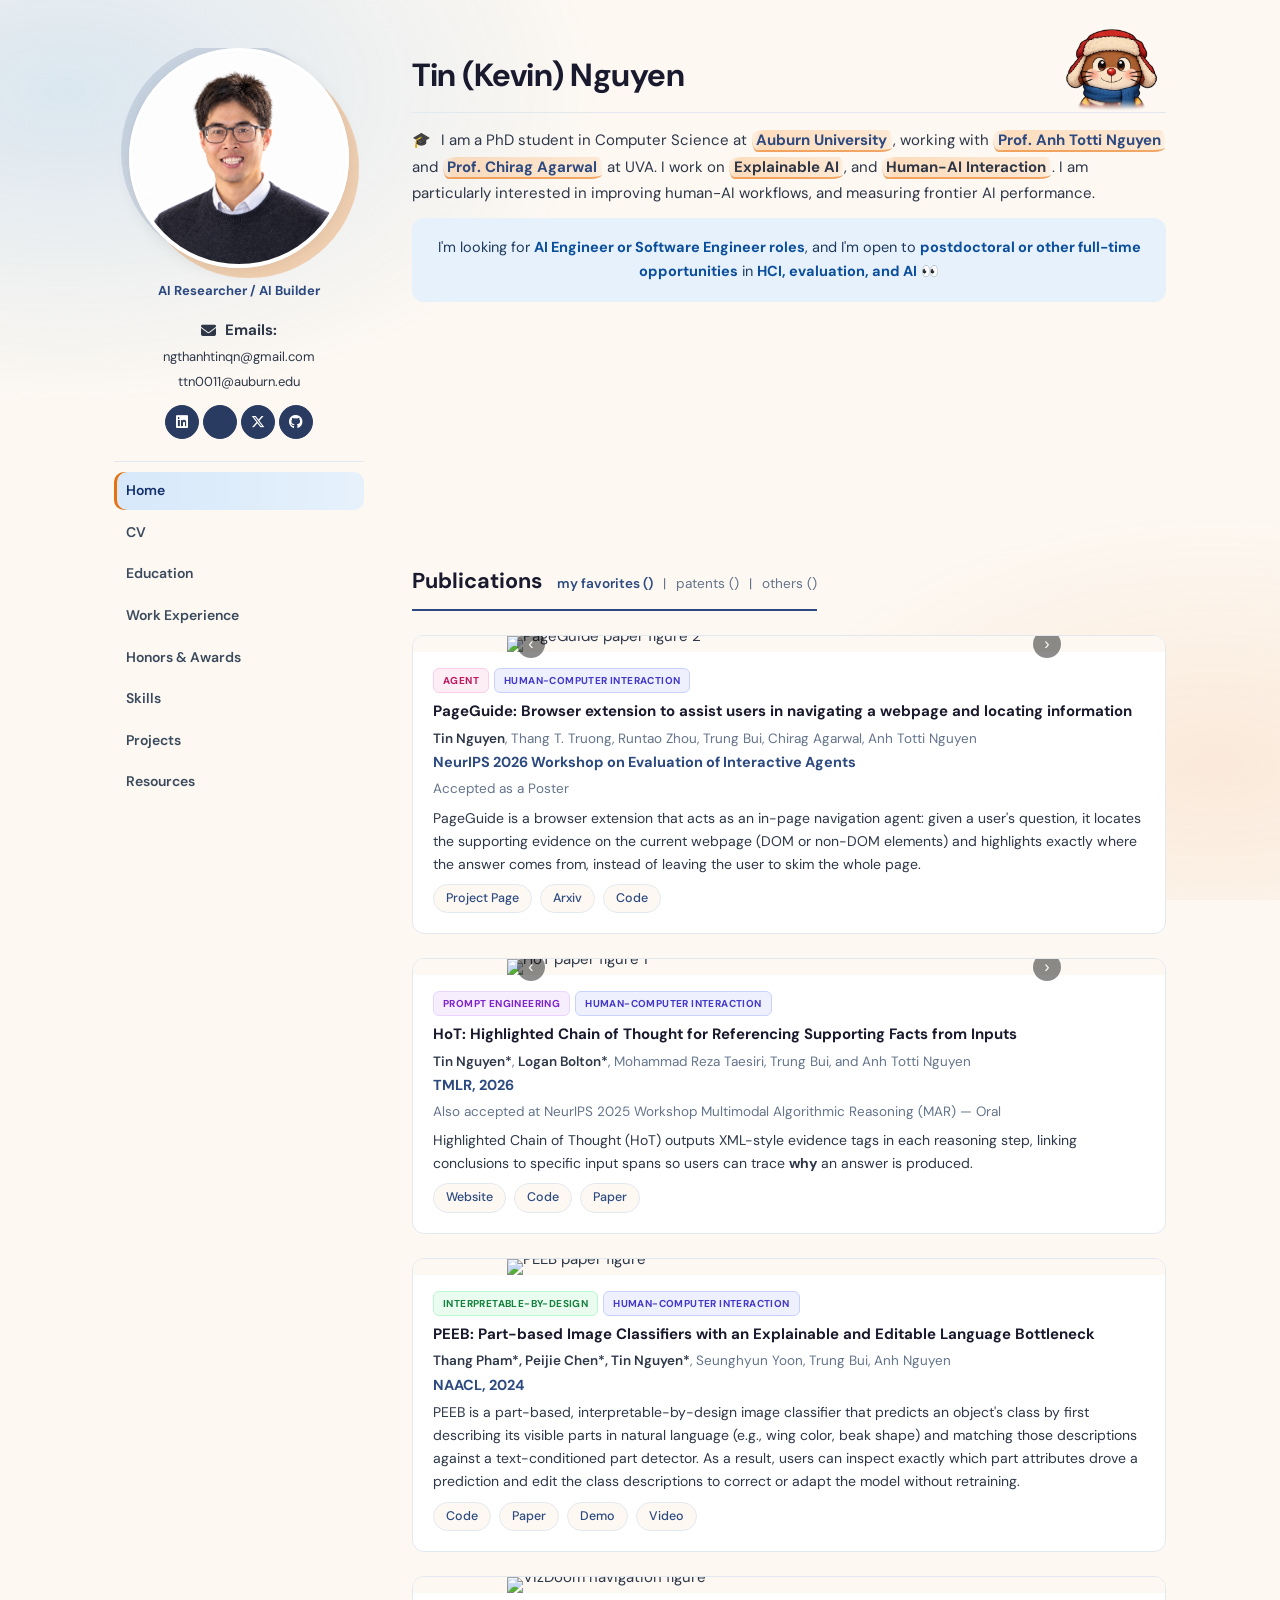
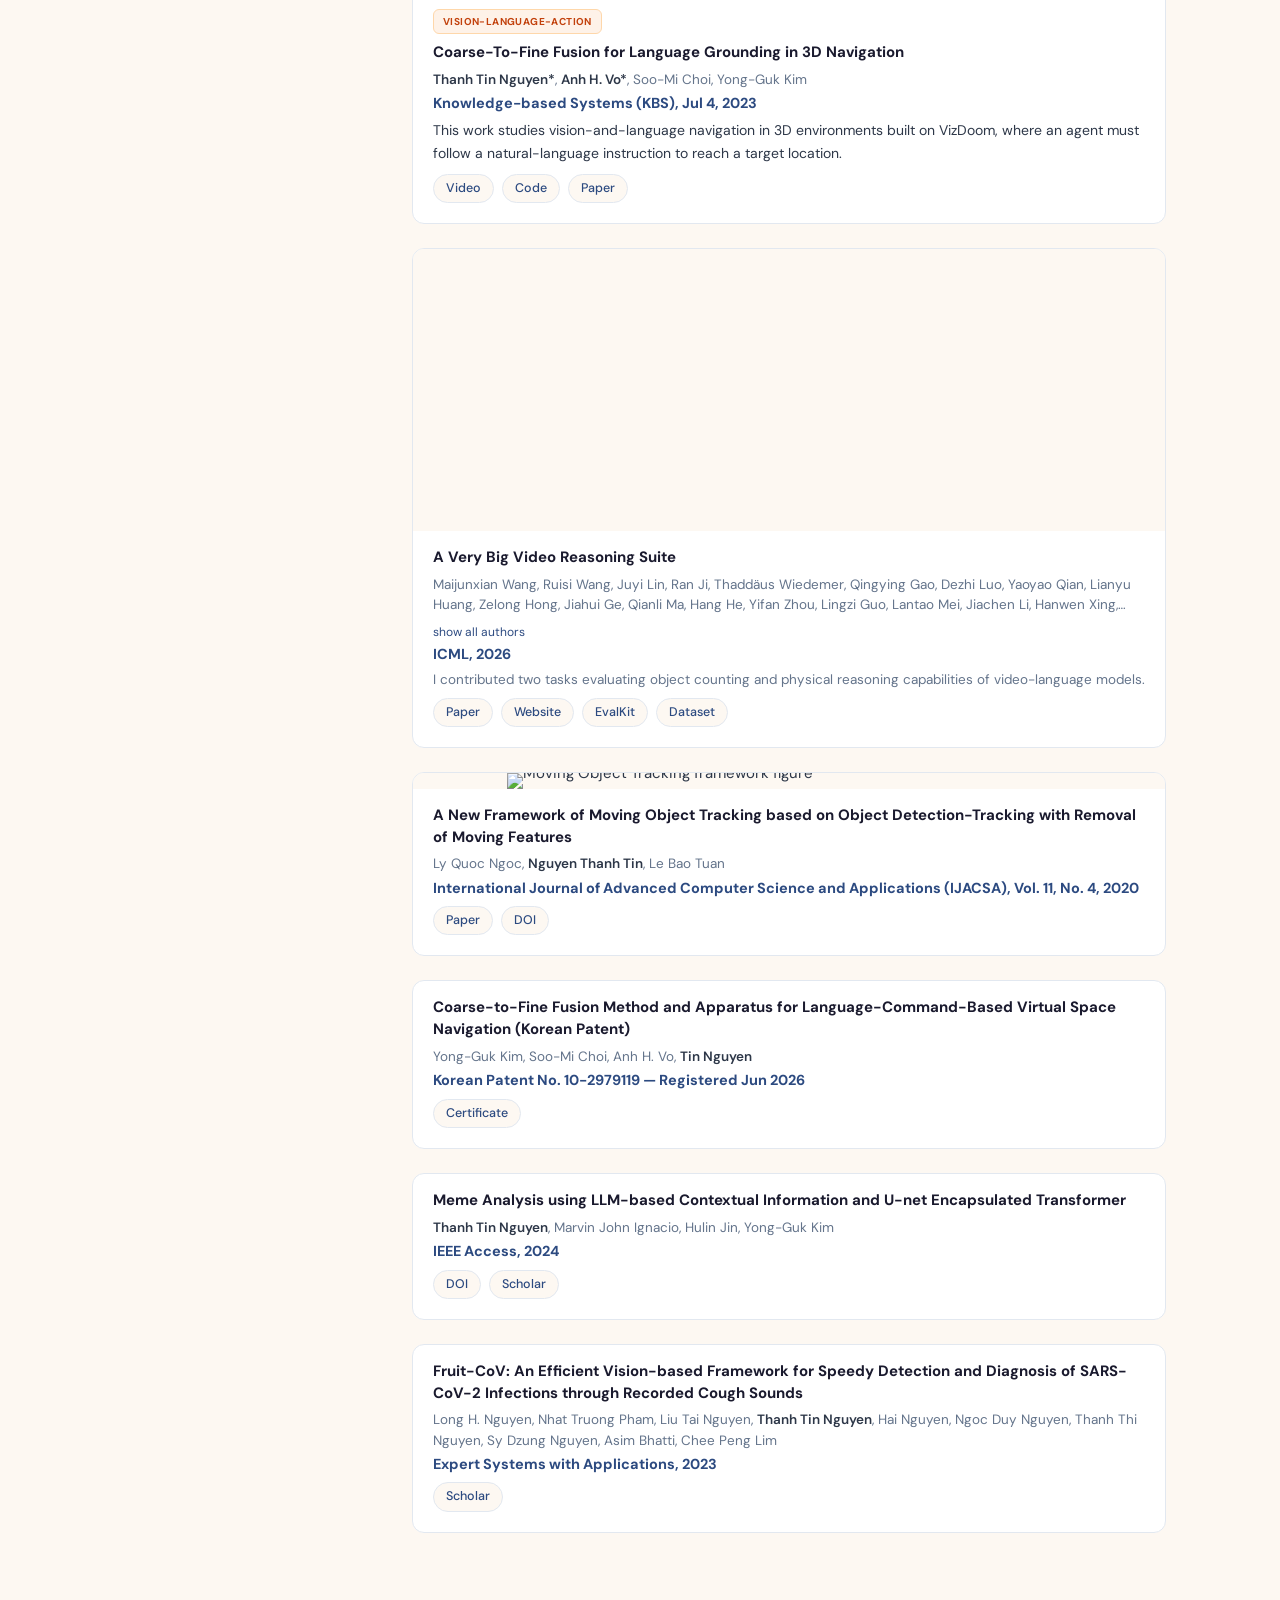
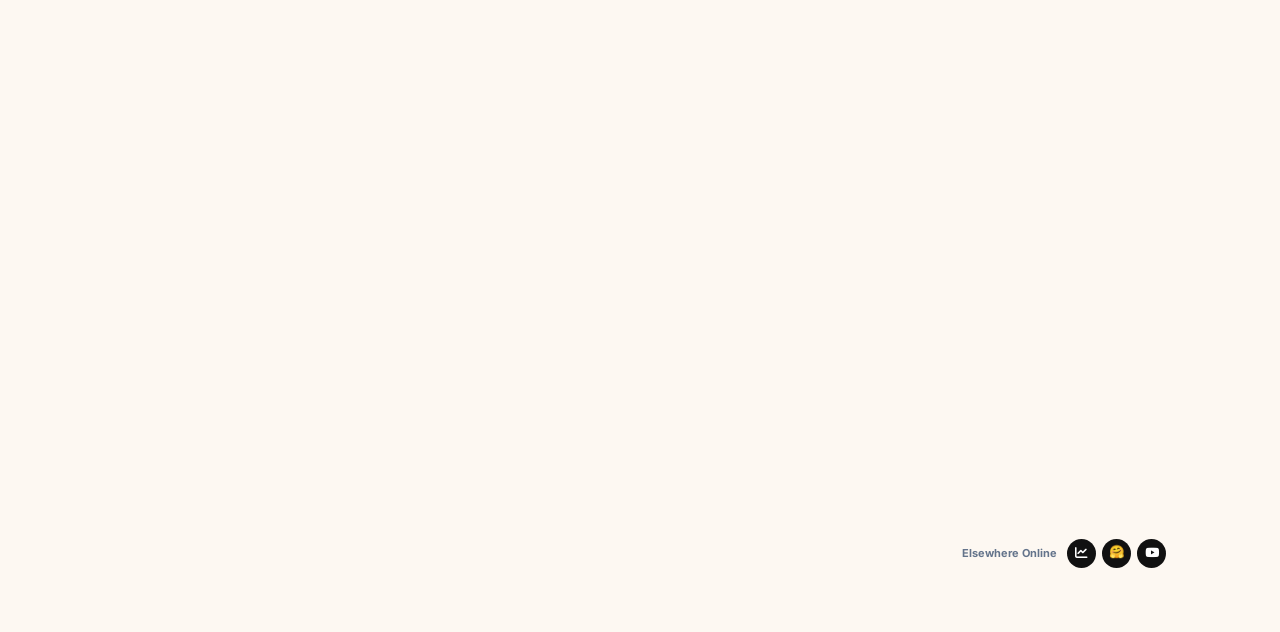
==== commit cf4e6c4b: "Remove Fernando Acevedo mentoring entry" ====
--- a/index.html
+++ b/index.html
@@ -407,7 +407,6 @@
       <h2 class="section-title">Mentoring</h2>
       <ul class="reviewer-list">
         <li><a href="https://truongthoithang.com/" target="_blank">Truong Thoi Thang</a>, CS PhD student at Auburn University, Dec. 2025 - Oct. 2026</li>
-        <li><a href="https://fernando-ace.com/" target="_blank" rel="noopener">Fernando Acevedo</a>, CS undergraduate student at Auburn University, Oct. 2026 &ndash; Now</li>
       </ul>
     </section>
 
@@ -738,26 +737,6 @@
           </div>
         </div>
         <div class="project-card">
-          <img class="project-banner" src="assets/projects/muselive-v2.webp" alt="MuseLive streaming website concept with a live lesson, interactive quiz, lesson chat, and teacher discovery" loading="lazy" width="2170" height="725">
-          <div class="project-content">
-            <h2 class="project-title">MuseLive</h2>
-            <p class="project-desc">A live educational streaming platform where teachers broadcast lessons and viewers join live chat and quizzes, follow creators, and discover new streams.</p>
-            <p class="project-stack-label">Tech stack</p>
-            <div class="project-tags">
-              <span class="project-tag">Java</span>
-              <span class="project-tag">Spring Boot</span>
-              <span class="project-tag">Next.js</span>
-              <span class="project-tag">React</span>
-              <span class="project-tag">TypeScript</span>
-              <span class="project-tag">Tailwind CSS</span>
-              <span class="project-tag">PostgreSQL</span>
-              <span class="project-tag">Redis</span>
-              <span class="project-tag">LiveKit</span>
-              <span class="project-tag">WebSocket / STOMP</span>
-            </div>
-          </div>
-        </div>
-        <div class="project-card">
           <img class="project-banner" src="assets/projects/shotcard.svg" alt="Shotcard screenshot-to-Anki workflow banner" loading="lazy" width="1280" height="420">
           <div class="project-content">
             <h2 class="project-title">Shotcard</h2>
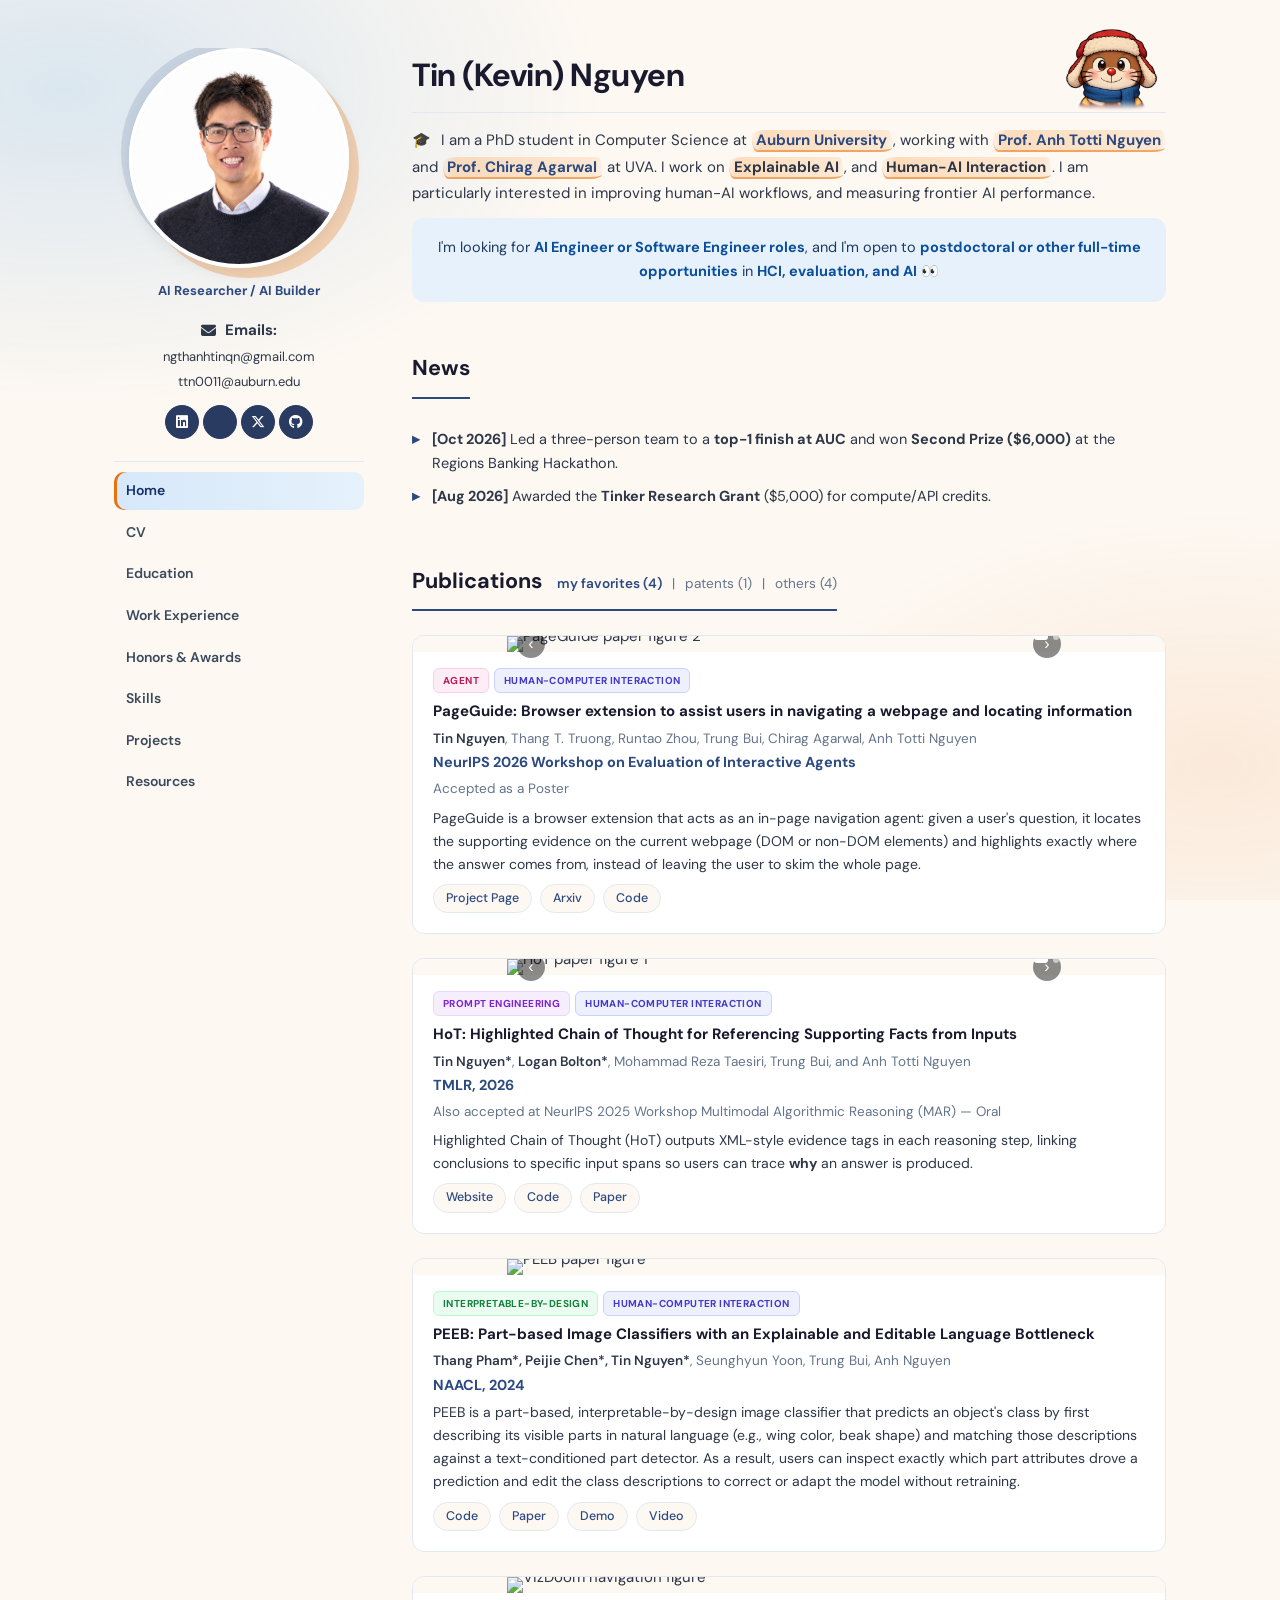
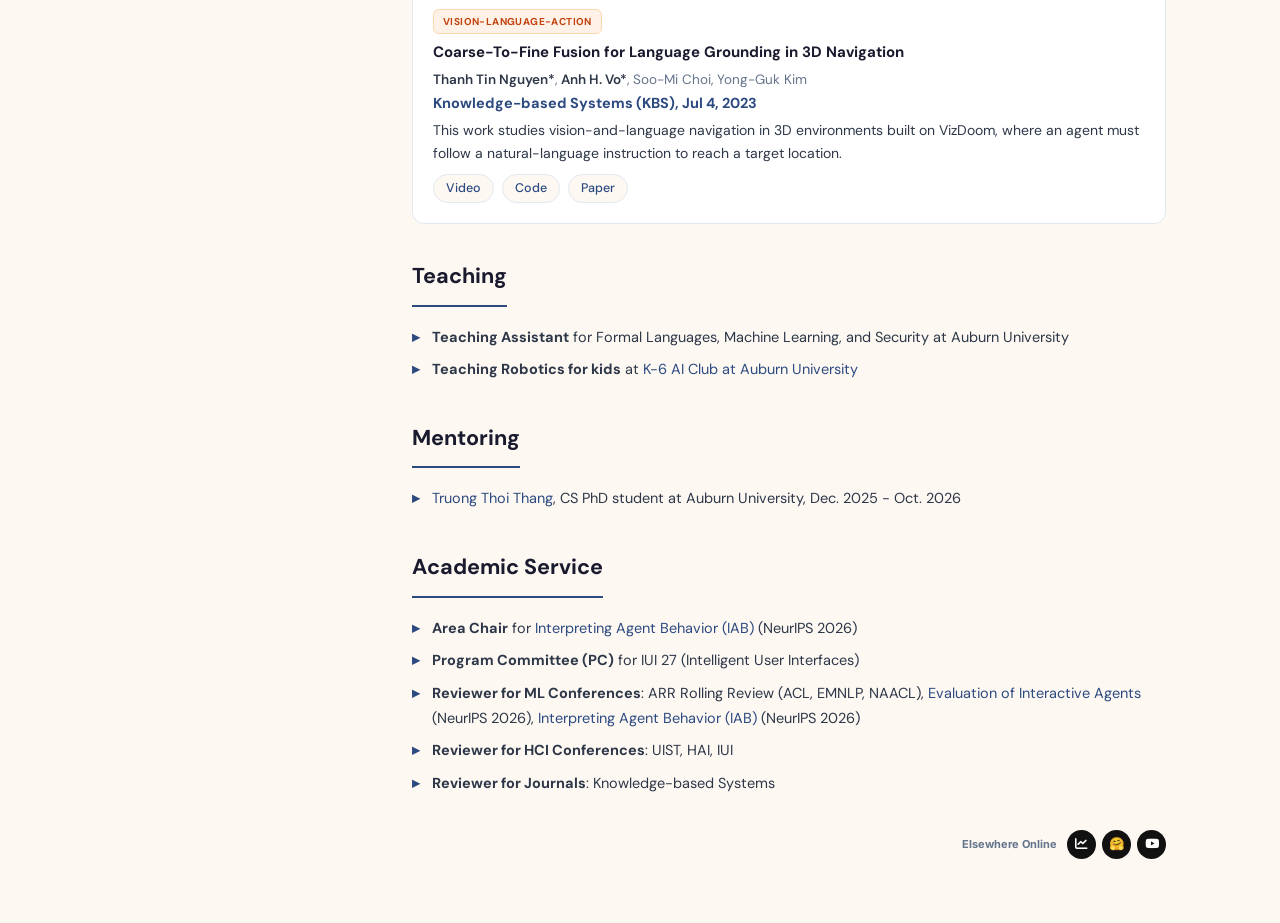
==== commit 53128969: "Redesign academic side projects and refresh DealMesh and MaiCare teasers" ====
--- a/index.html
+++ b/index.html
@@ -452,11 +452,14 @@
 
       <div class="timeline">
         <div class="timeline-item">
-          <div class="timeline-rail"><div class="timeline-dot"></div><div class="timeline-line"></div></div>
+          <img class="education-logo" src="assets/education/auburn.png" alt="" width="64" height="64">
           <div class="timeline-info">
-            <div class="timeline-org">Auburn University</div>
+            <div class="education-heading">
+              <a class="timeline-org" href="https://www.auburn.edu/" target="_blank" rel="noopener">Auburn University</a>
+              <span class="education-dates">Aug. 2022 &ndash; present</span>
+            </div>
             <div class="timeline-role">Ph.D. in Computer Science and Engineering</div>
-            <div class="timeline-meta">AL, U.S. &middot; Aug. 2022 &ndash; present</div>
+            <div class="timeline-meta">AL, U.S.</div>
             <div class="timeline-sub timeline-advisor">Advisor: <a href="https://anhnguyen.me/">Anh (Totti) Nguyen</a></div>
             <div class="timeline-sub">Research: Explainable AI and Human-AI Interaction</div>
             <div class="timeline-sub">Teaching Assistant: Formal Languages, Machine Learning, Secure Software Process</div>
@@ -464,22 +467,28 @@
         </div>
 
         <div class="timeline-item">
-          <div class="timeline-rail"><div class="timeline-dot"></div><div class="timeline-line"></div></div>
+          <img class="education-logo" src="assets/education/sejong.png" alt="" width="64" height="64">
           <div class="timeline-info">
-            <div class="timeline-org">Sejong University</div>
+            <div class="education-heading">
+              <a class="timeline-org" href="https://en.sejong.ac.kr/eng/index.do" target="_blank" rel="noopener">Sejong University</a>
+              <span class="education-dates">2020 &ndash; 2022</span>
+            </div>
             <div class="timeline-role">M.Sc. in Computer Science and Engineering</div>
-            <div class="timeline-meta">Seoul, S. Korea &middot; 2020 &ndash; 2022</div>
+            <div class="timeline-meta">Seoul, S. Korea</div>
             <div class="timeline-sub timeline-advisor">Advisor: Kim Yong-Guk</div>
             <div class="timeline-sub">Research: Robot Navigation</div>
           </div>
         </div>
 
         <div class="timeline-item">
-          <div class="timeline-rail"><div class="timeline-dot"></div></div>
+          <img class="education-logo" src="assets/education/hcmus.png" alt="" width="64" height="64">
           <div class="timeline-info">
-            <div class="timeline-org">University of Science</div>
+            <div class="education-heading">
+              <a class="timeline-org" href="https://hcmus.edu.vn/" target="_blank" rel="noopener">University of Science, VNU-HCM</a>
+              <span class="education-dates">2015 &ndash; 2019</span>
+            </div>
             <div class="timeline-role">B.A. in Computer Science and Engineering</div>
-            <div class="timeline-meta">Ho Chi Minh, Vietnam &middot; 2015 &ndash; 2019</div>
+            <div class="timeline-meta">Ho Chi Minh, Vietnam</div>
             <div class="timeline-sub timeline-advisor">Advisor: Ngoc Quoc Ly</div>
             <div class="timeline-sub">Research: Computer Vision and Robotics</div>
           </div>
@@ -493,41 +502,65 @@
 
       <div class="entry-list">
         <div class="entry-card">
-          <div class="entry-org">Aikyam Lab, University of Virginia</div>
-          <div class="entry-role">Research Assistant</div>
-          <div class="entry-meta">VA, U.S. &middot; May &ndash; Jul. 2026</div>
-          <div class="entry-sub">Advisor: Chirag Agarwal</div>
-          <ul class="entry-bullets">
-            <li>Developed a multimodal web agent that browses websites and captures evidence (text, images, charts) at every navigation step</li>
-            <li>Developed a defense against model distillation attacks, in which an adversary copies a proprietary model by training on its outputs</li>
-          </ul>
+          <img class="experience-logo" src="assets/experience/uva.png" alt="" width="64" height="64">
+          <div class="experience-info">
+            <div class="experience-heading">
+              <a class="entry-org" href="https://www.virginia.edu/" target="_blank" rel="noopener">Aikyam Lab, University of Virginia</a>
+              <span class="entry-dates">May &ndash; Jul. 2026</span>
+            </div>
+            <div class="entry-role">Research Assistant</div>
+            <div class="entry-meta">VA, U.S.</div>
+            <div class="entry-sub">Advisor: Chirag Agarwal</div>
+            <ul class="entry-bullets">
+              <li>Developed a multimodal web agent that browses websites and captures evidence (text, images, charts) at every navigation step</li>
+              <li>Developed a defense against model distillation attacks, in which an adversary copies a proprietary model by training on its outputs</li>
+            </ul>
+          </div>
         </div>
 
         <div class="entry-card">
-          <div class="entry-org">AIOZ Co., Ltd.</div>
-          <div class="entry-role">AI Engineer</div>
-          <div class="entry-meta">Ho Chi Minh, Vietnam &middot; 2019 &ndash; 2020</div>
-          <ul class="entry-bullets">
-            <li>Built three video-analysis systems: automatically reading car license plates, tracking a moving ball, and recognizing the same person across different cameras</li>
-          </ul>
+          <img class="experience-logo experience-logo--aioz" src="assets/experience/aioz.svg" alt="" width="64" height="64">
+          <div class="experience-info">
+            <div class="experience-heading">
+              <a class="entry-org" href="https://aioz.network/" target="_blank" rel="noopener">AIOZ Co., Ltd.</a>
+              <span class="entry-dates">2019 &ndash; 2020</span>
+            </div>
+            <div class="entry-role">AI Engineer</div>
+            <div class="entry-meta">Ho Chi Minh, Vietnam</div>
+            <ul class="entry-bullets">
+              <li>Built three video-analysis systems: automatically reading car license plates, tracking a moving ball, and recognizing the same person across different cameras</li>
+            </ul>
+          </div>
         </div>
 
         <div class="entry-card">
-          <div class="entry-org">Gumi Co., Ltd.</div>
-          <div class="entry-role">AI Engineer</div>
-          <div class="entry-meta">Ho Chi Minh, Vietnam &middot; 2018 &ndash; 2019</div>
-          <ul class="entry-bullets">
-            <li>Built an optical character recognition (OCR) model for handwritten Japanese text in scanned bills and documents</li>
-          </ul>
+          <img class="experience-logo" src="assets/experience/gumi.svg" alt="" width="64" height="64">
+          <div class="experience-info">
+            <div class="experience-heading">
+              <a class="entry-org" href="https://gumiviet.com/" target="_blank" rel="noopener">Gumi Co., Ltd.</a>
+              <span class="entry-dates">2018 &ndash; 2019</span>
+            </div>
+            <div class="entry-role">AI Engineer</div>
+            <div class="entry-meta">Ho Chi Minh, Vietnam</div>
+            <ul class="entry-bullets">
+              <li>Built an optical character recognition (OCR) model for handwritten Japanese text in scanned bills and documents</li>
+            </ul>
+          </div>
         </div>
 
         <div class="entry-card">
-          <div class="entry-org">Gameloft</div>
-          <div class="entry-role">Game Programmer</div>
-          <div class="entry-meta">Ho Chi Minh, Vietnam &middot; 2017 &ndash; 2018</div>
-          <ul class="entry-bullets">
-            <li>Built an arcade game using Cocos2d-x (C++)</li>
-          </ul>
+          <img class="experience-logo" src="assets/experience/gameloft.png" alt="" width="64" height="64">
+          <div class="experience-info">
+            <div class="experience-heading">
+              <a class="entry-org" href="https://www.gameloft.com/" target="_blank" rel="noopener">Gameloft</a>
+              <span class="entry-dates">2017 &ndash; 2018</span>
+            </div>
+            <div class="entry-role">Game Programmer</div>
+            <div class="entry-meta">Ho Chi Minh, Vietnam</div>
+            <ul class="entry-bullets">
+              <li>Built an arcade game using Cocos2d-x (C++)</li>
+            </ul>
+          </div>
         </div>
       </div>
     </div>
@@ -536,45 +569,90 @@
     <div class="page-view" data-page="honors">
       <h2 class="section-title">Honors &amp; Awards</h2>
 
-      <div class="entry-list">
-        <div class="entry-card entry-card--highlight">
-          <div class="entry-org">Second Prize, Regions Banking Hackathon <span class="entry-badge">&#9733; $6,000</span></div>
-          <div class="entry-meta">2026</div>
-          <div class="entry-sub">Regions Bank &middot; Led a three-person team to a top-1 finish at AUC and won second prize at the Regions Banking Hackathon</div>
-          <a class="award-photo-link" href="assets/awards/regions-banking-hackathon.jpg" target="_blank" rel="noopener">
-            <img class="award-photo" src="assets/awards/regions-banking-hackathon.jpg" alt="Regions Banking Hackathon second-prize team receiving a $6,000 award">
-          </a>
-        </div>
-
-        <div class="entry-card">
-          <div class="entry-org">Tinker Research Grant</div>
-          <div class="entry-meta">Aug. 2026</div>
-          <div class="entry-sub">Tinker &middot; Awarded $5,000 for compute/API credits</div>
-        </div>
-
-        <div class="entry-card entry-card--highlight">
-          <div class="entry-org">Korean Patent Registration <span class="entry-badge">&#9733; Patent</span></div>
-          <div class="entry-meta">Jun. 2026</div>
-          <div class="entry-sub">Ministry of Intellectual Property, Republic of Korea &middot; Patent No. 10-2979119, <a href="data/IP-2024-133-KR_등록증.pdf">Coarse-to-Fine Fusion Method and Apparatus for Language-Command-Based Virtual Space Navigation</a></div>
-        </div>
-
-        <div class="entry-card">
-          <div class="entry-org">GSC Travel Fellowship</div>
-          <div class="entry-meta">Dec. 2025</div>
-          <div class="entry-sub">Auburn University Graduate School Council &middot; Awarded $400 to support conference travel</div>
-        </div>
-
-        <div class="entry-card">
-          <div class="entry-org">Tinker Promotion</div>
-          <div class="entry-meta">Nov. 2025</div>
-          <div class="entry-sub">Tinker &middot; Awarded $150 in credits</div>
-        </div>
-
-        <div class="entry-card">
-          <div class="entry-org">1st Prize, AICovidVN Challenge</div>
-          <div class="entry-meta">2021</div>
-          <div class="entry-sub">Ho Chi Minh, Vietnam &middot; Introduced Fruit-CoV, a framework detecting SARS-CoV-2 through cough sounds (~$4,300 prize)</div>
-        </div>
+      <div class="awards-timeline">
+        <section class="award-year-group" aria-labelledby="awards-2026">
+          <h3 class="award-year" id="awards-2026">2026</h3>
+          <ol class="award-events">
+            <li class="award-event award-event--featured">
+              <div class="award-event-meta">
+                <span class="award-kind">Competition</span>
+                <time datetime="2026">2026</time>
+              </div>
+              <div class="award-event-heading">
+                <h4 class="award-title">Second Prize, Regions Banking Hackathon</h4>
+                <span class="award-value">$6,000</span>
+              </div>
+              <p class="award-description">Regions Bank · Led a three-person team to a top-1 finish at AUC and won second prize at the Regions Banking Hackathon</p>
+              <a class="award-photo-link" href="assets/awards/regions-banking-hackathon.jpg" rel="noopener" target="_blank">
+              <img alt="Regions Banking Hackathon second-prize team receiving a $6,000 award" class="award-photo" src="assets/awards/regions-banking-hackathon.jpg"/>
+            </a>
+            </li>
+
+            <li class="award-event">
+              <div class="award-event-meta">
+                <span class="award-kind">Research grant</span>
+                <time datetime="2026-08">Aug. 2026</time>
+              </div>
+              <div class="award-event-heading">
+                <h4 class="award-title">Tinker Research Grant</h4>
+              </div>
+              <p class="award-description">Tinker · Awarded $5,000 for compute/API credits</p>
+            </li>
+
+            <li class="award-event award-event--featured">
+              <div class="award-event-meta">
+                <span class="award-kind">Patent</span>
+                <time datetime="2026-06">Jun. 2026</time>
+              </div>
+              <div class="award-event-heading">
+                <h4 class="award-title">Korean Patent Registration</h4>
+                <span class="award-value">Patent</span>
+              </div>
+              <p class="award-description">Ministry of Intellectual Property, Republic of Korea · Patent No. 10-2979119, <a href="data/IP-2024-133-KR_등록증.pdf">Coarse-to-Fine Fusion Method and Apparatus for Language-Command-Based Virtual Space Navigation</a></p>
+            </li>
+          </ol>
+        </section>
+        <section class="award-year-group" aria-labelledby="awards-2025">
+          <h3 class="award-year" id="awards-2025">2025</h3>
+          <ol class="award-events">
+            <li class="award-event">
+              <div class="award-event-meta">
+                <span class="award-kind">Fellowship</span>
+                <time datetime="2025-12">Dec. 2025</time>
+              </div>
+              <div class="award-event-heading">
+                <h4 class="award-title">GSC Travel Fellowship</h4>
+              </div>
+              <p class="award-description">Auburn University Graduate School Council · Awarded $400 to support conference travel</p>
+            </li>
+
+            <li class="award-event">
+              <div class="award-event-meta">
+                <span class="award-kind">Research credits</span>
+                <time datetime="2025-11">Nov. 2025</time>
+              </div>
+              <div class="award-event-heading">
+                <h4 class="award-title">Tinker Promotion</h4>
+              </div>
+              <p class="award-description">Tinker · Awarded $150 in credits</p>
+            </li>
+          </ol>
+        </section>
+        <section class="award-year-group" aria-labelledby="awards-2021">
+          <h3 class="award-year" id="awards-2021">2021</h3>
+          <ol class="award-events">
+            <li class="award-event">
+              <div class="award-event-meta">
+                <span class="award-kind">Competition</span>
+                <time datetime="2021">2021</time>
+              </div>
+              <div class="award-event-heading">
+                <h4 class="award-title">1st Prize, AICovidVN Challenge</h4>
+              </div>
+              <p class="award-description">Ho Chi Minh, Vietnam · Introduced Fruit-CoV, a framework detecting SARS-CoV-2 through cough sounds (~$4,300 prize)</p>
+            </li>
+          </ol>
+        </section>
       </div>
     </div>
 
@@ -587,6 +665,7 @@
         <div class="profile-skills-tags">
           <span class="skill-tag"><img class="skill-icon" src="assets/icons/python.svg" alt="">Python</span>
           <span class="skill-tag"><img class="skill-icon" src="assets/icons/cplusplus.svg" alt="">C/C++</span>
+          <span class="skill-tag"><img class="skill-icon" src="assets/icons/java.svg" alt="">Java</span>
           <span class="skill-tag"><img class="skill-icon" src="assets/icons/html5.svg" alt=""><img class="skill-icon" src="assets/icons/css.svg" alt="">HTML/CSS</span>
           <span class="skill-tag"><img class="skill-icon" src="assets/icons/javascript.svg" alt="">JavaScript</span>
           <span class="skill-tag"><img class="skill-icon" src="assets/icons/typescript.svg" alt="">TypeScript</span>
@@ -679,105 +758,129 @@
 
     <!-- ========== Projects ========== -->
     <div class="page-view" data-page="projects">
-      <h2 class="section-title">Projects</h2>
-
-      <div class="projects-grid">
-        <div class="project-card">
-          <img class="project-banner" src="assets/projects/pageguide-gemini.png" alt="PageGuide Gemini highlighting cited evidence alongside a Gemini answer" loading="lazy">
-          <div class="project-content">
-            <h2 class="project-title">PageGuide Gemini</h2>
-            <p class="project-desc">A Chrome extension that connects Gemini citations to evidence on the page. Jump to an existing source tab, highlight quoted text, or draw labeled boxes over images and charts.</p>
-            <p class="project-stack-label">Tech stack</p>
-            <div class="project-tags">
-              <span class="project-tag">JavaScript</span>
-              <span class="project-tag">Chrome Extensions</span>
-              <span class="project-tag">Gemini</span>
-              <span class="project-tag">HTML / CSS</span>
-            </div>
-            <div class="project-links">
-              <a href="https://github.com/tinxai/pageguide-gemini" class="project-link" target="_blank" rel="noopener"><i class="fab fa-github"></i> Code</a>
-            </div>
-          </div>
-        </div>
-        <div class="project-card">
-          <img class="project-banner" src="assets/projects/phongkham-ai.webp" alt="Clinic booking, medical chat, and appointment calendar illustration" loading="lazy" width="2172" height="724">
-          <div class="project-content">
-            <h2 class="project-title">PhongKham AI</h2>
-            <p class="project-desc">A Vietnamese clinic assistant for booking and canceling appointments, answering clinic FAQs, and exploring synthetic clinic data with a pandas-based analytics agent.</p>
-            <p class="project-stack-label">Tech stack</p>
-            <div class="project-tags">
-              <span class="project-tag">Python</span>
-              <span class="project-tag">FastAPI</span>
-              <span class="project-tag">SQLite</span>
-              <span class="project-tag">Qwen</span>
-              <span class="project-tag">Tinker API</span>
-              <span class="project-tag">pandas</span>
-            </div>
-            <div class="project-links">
-              <a href="https://github.com/tinxai/phongkham-ai" class="project-link" target="_blank" rel="noopener"><i class="fab fa-github"></i> Code</a>
-            </div>
-          </div>
-        </div>
-        <div class="project-card">
-          <img class="project-banner" src="assets/projects/dealmesh-v2.webp" alt="DealMesh ecommerce concept with product cards and an optimizer comparing seller bundles, shipping costs, and savings" loading="lazy" width="2171" height="724">
-          <div class="project-content">
-            <h2 class="project-title">DealMesh</h2>
-            <p class="project-desc">A shopping-list optimizer that compares combinations of products, sellers, shipping costs, and bundle discounts across marketplaces, with an explanation for each choice.</p>
-            <p class="project-stack-label">Tech stack</p>
-            <div class="project-tags">
-              <span class="project-tag">Java</span>
-              <span class="project-tag">Spring Boot</span>
-              <span class="project-tag">React</span>
-              <span class="project-tag">TypeScript</span>
-              <span class="project-tag">Vite</span>
-              <span class="project-tag">Tailwind CSS</span>
-              <span class="project-tag">PostgreSQL</span>
-              <span class="project-tag">Redis</span>
-            </div>
-          </div>
-        </div>
-        <div class="project-card">
-          <img class="project-banner" src="assets/projects/shotcard.svg" alt="Shotcard screenshot-to-Anki workflow banner" loading="lazy" width="1280" height="420">
-          <div class="project-content">
-            <h2 class="project-title">Shotcard</h2>
-            <p class="project-desc">A macOS tool that turns screenshots of Japanese text or images into level-aware explanations and Anki flashcards, with furigana, audio, and optional Obsidian notes.</p>
-            <p class="project-stack-label">Tech stack</p>
-            <div class="project-tags">
-              <span class="project-tag">Python</span>
-              <span class="project-tag">Lua</span>
-              <span class="project-tag">Hammerspoon</span>
-              <span class="project-tag">OpenRouter</span>
-              <span class="project-tag">AnkiConnect</span>
-              <span class="project-tag">HTML / CSS</span>
-            </div>
-            <div class="project-links">
-              <a href="https://github.com/tinxai/shotcard" class="project-link" target="_blank" rel="noopener"><i class="fab fa-github"></i> Code</a>
-            </div>
-          </div>
-        </div>
-        <div class="project-card">
-          <img class="project-banner" src="assets/projects/skitch2.png" alt="Skitch Studio annotation workspace">
-          <div class="project-content">
-            <h2 class="project-title">Skitch Studio</h2>
-            <p class="project-desc">A static web annotation app inspired by Skitch, with screenshot import, editable vector annotations, styled text boxes, stamps, privacy patches, crop, undo/redo, gallery saves, and PNG export.</p>
-            <div class="project-tags">
-              <span class="project-tag">JavaScript</span>
-              <span class="project-tag">Canvas</span>
-              <span class="project-tag">Web App</span>
-            </div>
-            <div class="project-links">
-              <a href="https://skitch-studio.tin-kevin.chatgpt.site" class="project-link" target="_blank" rel="noopener">
-                <i class="fas fa-globe"></i>
-                Website
-              </a>
-              <a href="https://github.com/tinxai/skitch2" class="project-link" target="_blank" rel="noopener">
-                <i class="fab fa-github"></i>
-                Code
-              </a>
-            </div>
-          </div>
-        </div>
-      </div>
+      <h2 class="section-title">Selected projects</h2>
+      <p class="projects-intro">Side projects and small tools I’ve built.</p>
+      <div class="project-collection">
+<!-- PROJECTS:START -->
+<!-- Generated from data/projects.json by scripts/render_projects.py -->
+<section class="project-group project-group--software">
+<header class="project-group-heading"><h3>Software projects</h3><p>Larger projects, from the interface to the backend.</p></header>
+<div class="project-group-entries">
+<article class="project-entry" data-project="dealmesh">
+<figure class="project-teaser">
+<a href="assets/projects/dealmesh-groceries.png" target="_blank" rel="noopener" aria-label="View DealMesh teaser at full size">
+<img src="assets/projects/dealmesh-groceries.png" alt="DealMesh grocery-list interface with real rice, noodle, fish sauce, and coffee photos, alongside a simulated seller-bundle comparison" width="2880" height="1516" loading="lazy">
+</a>
+<figcaption>UI concept · Product photos from Weee <span aria-hidden="true">↗</span></figcaption>
+</figure>
+<div class="project-entry-body"><div class="project-entry-heading">
+<h4>DealMesh</h4>
+</div><p class="project-entry-description">Finding the cheapest item does not always make the cheapest shopping list. DealMesh compares products, sellers, shipping, and bundle discounts to choose a combination for the whole list.</p>
+<p class="project-entry-detail">The optimizer explains each choice and flags unknown shipping costs. Built-in demo marketplaces let the workflow run without marketplace credentials.</p>
+<div class="project-stack" aria-label="Technology stack">
+<span class="project-tag">Java</span>
+<span class="project-tag">Spring Boot</span>
+<span class="project-tag">React</span>
+<span class="project-tag">TypeScript</span>
+<span class="project-tag">Vite</span>
+<span class="project-tag">Tailwind CSS</span>
+<span class="project-tag">PostgreSQL</span>
+<span class="project-tag">Redis</span>
+</div>
+</div></article>
+<article class="project-entry" data-project="maicare">
+<figure class="project-teaser">
+<a href="assets/projects/maicare-site.png" target="_blank" rel="noopener" aria-label="View MaiCare teaser at full size">
+<img src="assets/projects/maicare-site.png" alt="MaiCare website showing an English and Vietnamese appointment conversation and confirmed clinic booking" width="2880" height="1640" loading="lazy">
+</a>
+<figcaption>Website screenshot · maicares.org <span aria-hidden="true">↗</span></figcaption>
+</figure>
+<div class="project-entry-body"><div class="project-entry-heading">
+<h4>MaiCare</h4>
+</div><p class="project-entry-description">An AI front desk for clinics, helping patients book, reschedule, or cancel visits in English and Vietnamese.</p>
+<p class="project-entry-detail">It offers available appointment times, asks for confirmation before booking, and hands unfinished requests to clinic staff with the conversation attached.</p>
+<div class="project-stack" aria-label="Technology stack">
+<span class="project-tag">Python</span>
+<span class="project-tag">FastAPI</span>
+<span class="project-tag">SQLite</span>
+<span class="project-tag">Qwen</span>
+<span class="project-tag">Tinker API</span>
+<span class="project-tag">pandas</span>
+</div>
+<div class="project-entry-links">
+<a href="https://maicares.org/" target="_blank" rel="noopener">Website<span class="project-link-arrow" aria-hidden="true">↗</span></a>
+<a href="https://github.com/tinxai/phongkham-ai" target="_blank" rel="noopener">Code<span class="project-link-arrow" aria-hidden="true">↗</span></a>
+</div>
+</div></article>
+</div></section>
+<section class="project-group project-group--tools">
+<header class="project-group-heading"><h3>Small tools &amp; experiments</h3><p>Focused utilities and ideas I wanted to try.</p></header>
+<div class="project-group-entries">
+<article class="project-entry project-entry--compact" data-project="pageguide-gemini">
+<figure class="project-teaser">
+<a href="assets/projects/pageguide-gemini.png" target="_blank" rel="noopener" aria-label="View PageGuide Gemini teaser at full size">
+<img src="assets/projects/pageguide-gemini.png" alt="PageGuide Gemini connecting a citation to highlighted evidence in a source page" width="1786" height="683" loading="lazy">
+</a>
+<figcaption>Screenshot <span aria-hidden="true">↗</span></figcaption>
+</figure>
+<div class="project-entry-body"><div class="project-entry-heading">
+<h4>PageGuide Gemini</h4>
+</div><p class="project-entry-description">A Chrome extension that jumps from Gemini citations to the source tab and highlights the quoted text or image region.</p>
+<div class="project-stack" aria-label="Technology stack">
+<span class="project-tag">JavaScript</span>
+<span class="project-tag">Chrome Extensions</span>
+<span class="project-tag">Gemini</span>
+<span class="project-tag">HTML / CSS</span>
+</div>
+<div class="project-entry-links">
+<a href="https://github.com/tinxai/pageguide-gemini" target="_blank" rel="noopener">Code<span class="project-link-arrow" aria-hidden="true">↗</span></a>
+</div>
+</div></article>
+<article class="project-entry project-entry--compact" data-project="skitch2">
+<figure class="project-teaser">
+<a href="assets/projects/skitch2.png" target="_blank" rel="noopener" aria-label="View Skitch Studio teaser at full size">
+<img src="assets/projects/skitch2.png" alt="Skitch Studio screenshot with annotation tools, arrows, and editable text" width="1436" height="690" loading="lazy">
+</a>
+<figcaption>Screenshot <span aria-hidden="true">↗</span></figcaption>
+</figure>
+<div class="project-entry-body"><div class="project-entry-heading">
+<h4>Skitch Studio</h4>
+</div><p class="project-entry-description">A browser tool for marking up screenshots with arrows, text, and privacy patches, then exporting a PNG.</p>
+<div class="project-stack" aria-label="Technology stack">
+<span class="project-tag">JavaScript</span>
+<span class="project-tag">Canvas</span>
+<span class="project-tag">HTML / CSS</span>
+</div>
+<div class="project-entry-links">
+<a href="https://skitch-studio.tin-kevin.chatgpt.site" target="_blank" rel="noopener">Website<span class="project-link-arrow" aria-hidden="true">↗</span></a>
+<a href="https://github.com/tinxai/skitch2" target="_blank" rel="noopener">Code<span class="project-link-arrow" aria-hidden="true">↗</span></a>
+</div>
+</div></article>
+<article class="project-entry project-entry--compact" data-project="shotcard">
+<figure class="project-teaser">
+<a href="assets/projects/shotcard.svg" target="_blank" rel="noopener" aria-label="View Shotcard teaser at full size">
+<img src="assets/projects/shotcard.svg" alt="Shotcard screenshot-to-flashcard workflow illustration" width="1280" height="420" loading="lazy">
+</a>
+<figcaption>Workflow illustration <span aria-hidden="true">↗</span></figcaption>
+</figure>
+<div class="project-entry-body"><div class="project-entry-heading">
+<h4>Shotcard</h4>
+</div><p class="project-entry-description">A macOS shortcut that turns screenshots of Japanese text into explanations and Anki cards, with furigana and audio.</p>
+<div class="project-stack" aria-label="Technology stack">
+<span class="project-tag">Python</span>
+<span class="project-tag">Lua</span>
+<span class="project-tag">Hammerspoon</span>
+<span class="project-tag">OpenRouter</span>
+<span class="project-tag">AnkiConnect</span>
+<span class="project-tag">HTML / CSS</span>
+</div>
+<div class="project-entry-links">
+<a href="https://github.com/tinxai/shotcard" target="_blank" rel="noopener">Code<span class="project-link-arrow" aria-hidden="true">↗</span></a>
+</div>
+</div></article>
+</div></section>
+<!-- PROJECTS:END -->
+</div>
     </div>
 
     <!-- ========== Resources ========== -->
--- a/stylesheet.css
+++ b/stylesheet.css
@@ -740,58 +740,85 @@
   background: var(--resume-warm);
 }
 
-/* ---------- Timeline (Education) ---------- */
+/* ---------- Education ---------- */
+.page-view[data-page="education"] {
+  font-family: var(--font-main);
+}
+
+.page-view[data-page="education"] .section-title {
+  color: var(--color-heading);
+}
+
+.page-view[data-page="education"] .section-title::after {
+  display: none;
+}
+
 .timeline {
   max-width: 760px;
 }
 
 .timeline-item {
   display: grid;
-  grid-template-columns: 14px 1fr;
-  gap: 18px;
-}
-
-.timeline-rail {
-  display: flex;
-  flex-direction: column;
-  align-items: center;
-  padding-top: 8px;
-}
-
-.timeline-dot {
-  width: 12px;
-  height: 12px;
-  border-radius: 50%;
-  background: var(--resume-accent);
-  border: 3px solid var(--resume-soft);
-  box-shadow: 0 0 0 1px rgba(47, 125, 109, 0.22);
-  flex-shrink: 0;
-}
-
-.timeline-line {
-  width: 2px;
-  flex: 1;
-  min-height: 28px;
-  background: #d9e5df;
-  margin-top: 6px;
+  grid-template-columns: 64px minmax(0, 1fr);
+  gap: 22px;
+  padding: 24px 0;
+}
+
+.timeline-item + .timeline-item {
+  border-top: 1px solid var(--color-border);
+}
+
+.timeline-item:first-child {
+  padding-top: 4px;
+}
+
+.education-logo,
+.experience-logo {
+  width: 64px;
+  height: 64px;
+  object-fit: contain;
+  margin-top: 2px;
 }
 
 .timeline-info {
-  padding-bottom: 24px;
+  min-width: 0;
+}
+
+.education-heading,
+.experience-heading {
+  display: flex;
+  align-items: baseline;
+  justify-content: space-between;
+  flex-wrap: wrap;
+  gap: 4px 16px;
+}
+
+.education-dates,
+.entry-dates {
+  color: var(--color-text-muted);
+  font-size: 13px;
+  white-space: nowrap;
 }
 
 .timeline-org {
   font-size: 17px;
   font-weight: 700;
-  color: var(--resume-ink);
+  color: var(--color-heading);
   line-height: 1.28;
+  text-decoration: none;
+}
+
+.timeline-org:hover,
+.timeline-org:focus-visible {
+  text-decoration: underline;
+  text-underline-offset: 3px;
 }
 
 .timeline-role {
   font-size: 14.5px;
   font-style: normal;
-  font-weight: 600;
-  color: var(--resume-accent-deep);
+  font-weight: 500;
+  color: var(--color-text);
   margin-top: 4px;
   line-height: 1.38;
 }
@@ -799,8 +826,8 @@
 .timeline-meta {
   font-size: 13px;
   font-style: normal;
-  font-weight: 600;
-  color: var(--resume-warm);
+  font-weight: 400;
+  color: var(--color-text-muted);
   margin-top: 4px;
 }
 
@@ -813,18 +840,37 @@
 
 .timeline-advisor {
   font-size: 13px;
-  color: #7c6154;
+  color: var(--color-text-muted);
 }
 
 .timeline-advisor a {
   color: inherit;
-  border-bottom: 1px solid rgba(124, 97, 84, 0.35);
+  border-bottom: 1px solid var(--color-border);
 }
 
 .timeline-advisor a:hover,
 .timeline-advisor a:focus {
-  color: var(--resume-warm);
+  color: var(--color-accent);
   border-bottom-color: currentColor;
+}
+
+@media (max-width: 600px) {
+  .timeline-item {
+    grid-template-columns: 44px minmax(0, 1fr);
+    gap: 14px;
+  }
+
+  .education-logo,
+  .experience-logo {
+    width: 44px;
+    height: 44px;
+  }
+
+  .education-heading,
+  .experience-heading {
+    flex-direction: column;
+    align-items: flex-start;
+  }
 }
 
 /* ---------- Entry list (Experience / Honors & Awards) ---------- */
@@ -911,6 +957,155 @@
   border: 1px solid #e5c7b2;
 }
 
+/* ---------- Honors & Awards timeline ---------- */
+.page-view[data-page="honors"] {
+  font-family: var(--font-main);
+}
+
+.page-view[data-page="honors"] .section-title {
+  color: var(--color-heading);
+}
+
+.page-view[data-page="honors"] .section-title::after {
+  display: none;
+}
+
+.awards-timeline {
+  max-width: 760px;
+}
+
+.award-year-group {
+  display: grid;
+  grid-template-columns: 72px minmax(0, 1fr);
+  gap: 18px;
+}
+
+.award-year {
+  padding-top: 2px;
+  font-size: 22px;
+  font-weight: 600;
+  letter-spacing: -0.5px;
+  color: var(--color-heading);
+  line-height: 1.3;
+}
+
+.award-events {
+  list-style: none;
+  margin: 0;
+  padding: 0 0 36px 28px;
+  border-left: 1px solid #cbd5e1;
+}
+
+.award-year-group:last-child .award-events {
+  padding-bottom: 0;
+}
+
+.award-event {
+  position: relative;
+  padding: 0 0 26px;
+}
+
+.award-event:last-child {
+  padding-bottom: 0;
+}
+
+.award-event::before {
+  content: "";
+  position: absolute;
+  left: -33px;
+  top: 6px;
+  width: 9px;
+  height: 9px;
+  border-radius: 50%;
+  background: var(--color-accent);
+  box-shadow: 0 0 0 5px var(--color-bg);
+}
+
+.award-event--featured::before {
+  background: #ba7428;
+}
+
+.award-event-meta {
+  display: flex;
+  flex-wrap: wrap;
+  gap: 4px 12px;
+  align-items: baseline;
+  margin-bottom: 6px;
+  color: var(--color-text-muted);
+  font-size: 12px;
+}
+
+.award-kind {
+  color: var(--color-accent);
+  font-weight: 600;
+}
+
+.award-event-heading {
+  display: flex;
+  flex-wrap: wrap;
+  align-items: baseline;
+  gap: 6px 12px;
+}
+
+.award-title {
+  font-size: 17px;
+  line-height: 1.4;
+  font-weight: 600;
+  color: var(--color-heading);
+}
+
+.award-value {
+  padding: 2px 8px;
+  border: 1px solid #e8cfaa;
+  border-radius: 4px;
+  background: #fbf1df;
+  font-size: 12px;
+  line-height: 1.5;
+  font-weight: 600;
+  color: #80541e;
+  white-space: nowrap;
+}
+
+.award-description {
+  margin-top: 7px;
+  font-size: 13.5px;
+  line-height: 1.65;
+  color: var(--color-text-muted);
+  overflow-wrap: anywhere;
+}
+
+.awards-timeline .award-photo-link {
+  margin-top: 16px;
+  max-width: 440px;
+}
+
+.awards-timeline .award-photo {
+  border-color: var(--color-border);
+}
+
+@media (max-width: 600px) {
+  .award-year-group {
+    grid-template-columns: 48px minmax(0, 1fr);
+    gap: 12px;
+  }
+
+  .award-year {
+    font-size: 18px;
+  }
+
+  .award-events {
+    padding-left: 20px;
+  }
+
+  .award-event::before {
+    left: -25px;
+  }
+
+  .award-title {
+    font-size: 16px;
+  }
+}
+
 .entry-bullets {
   margin: 6px 0 0;
   padding-left: 18px;
@@ -921,6 +1116,77 @@
 
 .entry-bullets li + li {
   margin-top: 3px;
+}
+
+.page-view[data-page="experience"] {
+  font-family: var(--font-main);
+}
+
+.page-view[data-page="experience"] .section-title {
+  color: var(--color-heading);
+}
+
+.page-view[data-page="experience"] .section-title::after {
+  display: none;
+}
+
+.page-view[data-page="experience"] .entry-list {
+  gap: 0;
+}
+
+.page-view[data-page="experience"] .entry-card {
+  display: grid;
+  grid-template-columns: 64px minmax(0, 1fr);
+  gap: 22px;
+  padding: 24px 0;
+  border: 0;
+  border-radius: 0;
+  background: none;
+  box-shadow: none;
+}
+
+.page-view[data-page="experience"] .entry-card:first-child {
+  padding-top: 4px;
+}
+
+.page-view[data-page="experience"] .entry-card + .entry-card {
+  border-top: 1px solid var(--color-border);
+}
+
+.experience-info {
+  min-width: 0;
+}
+
+.experience-logo--aioz {
+  filter: brightness(0);
+}
+
+.page-view[data-page="experience"] .entry-org {
+  color: var(--color-heading);
+  text-decoration: none;
+}
+
+.page-view[data-page="experience"] .entry-org:hover,
+.page-view[data-page="experience"] .entry-org:focus-visible {
+  text-decoration: underline;
+  text-underline-offset: 3px;
+}
+
+.page-view[data-page="experience"] .entry-role {
+  color: var(--color-text);
+  font-weight: 500;
+}
+
+.page-view[data-page="experience"] .entry-meta {
+  color: var(--color-text-muted);
+  font-weight: 400;
+}
+
+@media (max-width: 600px) {
+  .page-view[data-page="experience"] .entry-card {
+    grid-template-columns: 44px minmax(0, 1fr);
+    gap: 14px;
+  }
 }
 
 .page-view[data-page="skills"] .skill-group {
@@ -1861,130 +2127,151 @@
   opacity: 1;
 }
 
-/* ---------- Projects Page ---------- */
-.projects-grid {
-  display: flex;
-  flex-direction: column;
-  gap: 16px;
-}
-
-.project-card {
-  display: flex;
-  flex-direction: column;
-  gap: 20px;
-  padding: 24px;
-  border-radius: var(--radius-md);
-  background: var(--color-surface);
-  border: 1px solid var(--color-border);
-  transition: transform var(--transition), box-shadow var(--transition), border-color var(--transition);
-}
-
-.project-card:hover {
-  transform: translateY(-2px);
-  box-shadow: var(--shadow-md);
-  border-color: var(--color-accent);
-}
-
-.project-banner {
+/* ---------- Selected Projects — shared by both academic views ---------- */
+.projects-intro {
+  color: var(--color-text-muted);
+  font-size: 16px;
+  margin: -8px 0 36px;
+}
+
+.project-collection {
+  --project-ink: #273a39;
+  --project-muted: #5c6969;
+  --project-rule: #d8dfda;
+  color: var(--project-ink);
+}
+
+.project-group + .project-group { margin-top: 48px; }
+.project-group-heading { margin-bottom: 8px; }
+.project-group-heading h2,
+.project-group-heading h3 {
+  color: var(--project-ink);
+  font-size: 20px;
+  font-weight: 600;
+  line-height: 1.4;
+  letter-spacing: -.3px;
+}
+.project-group-heading p {
+  color: var(--project-muted);
+  font-size: 14px;
+  margin-top: 4px;
+}
+.project-entry {
+  padding: 26px 0 28px;
+  border-bottom: 1px solid var(--project-rule);
+}
+.project-entry-body { min-width: 0; }
+.project-teaser { margin: 0 0 20px; min-width: 0; }
+.project-teaser a { display: block; }
+.project-teaser img {
   display: block;
   width: 100%;
   height: auto;
-  object-fit: contain;
-  object-position: center;
-  border-radius: var(--radius-md);
-  border: 1px solid var(--color-border);
-}
-
-.project-icon {
-  flex-shrink: 0;
-  display: flex;
-  align-items: center;
-  justify-content: center;
-  width: 56px;
-  height: 56px;
-  font-size: 28px;
-  border-radius: var(--radius-md);
-  background: var(--color-bg);
-  border: 1px solid var(--color-border);
-}
-
-.project-content {
-  flex: 1;
-  min-width: 0;
-}
-
-.project-title {
-  font-size: 17px;
-  font-weight: 700;
-  color: var(--color-heading);
-  margin-bottom: 6px;
-}
-
-.project-desc {
-  font-size: 14px;
-  color: var(--color-text-muted);
-  line-height: 1.6;
-  margin-bottom: 10px;
-}
-
-.project-tags {
+  border: 1px solid var(--project-rule);
+  border-radius: 6px;
+  background: #fff;
+}
+.project-teaser figcaption {
+  margin-top: 5px;
+  color: var(--project-muted);
+  font-size: 12px;
+  line-height: 1.5;
+}
+.project-teaser a:hover + figcaption { color: var(--color-accent); }
+.project-teaser a:focus-visible { outline: 2px solid var(--color-accent); outline-offset: 5px; }
+.project-entry-heading h3,
+.project-entry-heading h4 {
+  font-size: 22px;
+  font-weight: 600;
+  line-height: 1.35;
+  letter-spacing: -.4px;
+  color: var(--project-ink);
+}
+.project-entry-note {
+  margin-top: 5px;
+  color: var(--project-muted);
+  font-size: 13px;
+}
+.project-entry-description {
+  margin-top: 12px;
+  font-size: 16px;
+  line-height: 1.75;
+  max-width: 72ch;
+}
+.project-entry-detail {
+  margin-top: 10px;
+  font-size: 15px;
+  line-height: 1.7;
+  color: var(--project-muted);
+  max-width: 72ch;
+}
+.project-stack {
   display: flex;
   flex-wrap: wrap;
-  gap: 6px;
-  margin-bottom: 10px;
-}
-
-.project-stack-label {
-  margin-bottom: 6px;
-  font-size: 12px;
-  font-weight: 600;
-  color: var(--color-text-muted);
-}
-
+  gap: 7px 16px;
+  margin-top: 16px;
+}
 .project-tag {
   display: inline-flex;
   align-items: center;
   gap: 5px;
-  padding: 2px 10px;
-  border-radius: var(--radius-full);
-  font-size: 11.5px;
-  font-weight: 500;
-  background: rgba(44, 74, 128, 0.08);
-  color: var(--color-accent);
-}
-
+  color: var(--project-muted);
+  font-size: 12.5px;
+  line-height: 1.6;
+}
 .project-stack-icon {
   width: 14px;
   height: 14px;
   flex-shrink: 0;
   object-fit: contain;
 }
-
-.project-links {
+.project-entry-links {
   display: flex;
   flex-wrap: wrap;
-  gap: 8px;
-}
-
-.project-link {
-  display: inline-flex;
-  align-items: center;
-  gap: 5px;
-  padding: 4px 14px;
-  border-radius: var(--radius-full);
-  font-size: 12.5px;
+  gap: 10px 22px;
+  margin-top: 15px;
+}
+.project-entry-links a {
+  color: #285c50;
+  font-size: 14px;
   font-weight: 500;
-  background: var(--color-bg);
-  border: 1px solid var(--color-border);
-  color: var(--color-accent);
-  text-decoration: none;
-  transition: all var(--transition);
-}
-
-.project-link:hover {
-  background: var(--color-accent);
-  color: #fff;
-  border-color: var(--color-accent);
+  text-decoration: underline;
+  text-decoration-color: #a9beb4;
+  text-underline-offset: 4px;
+}
+.project-link-arrow { padding-left: 5px; font-size: 12px; }
+.project-entry-links a:hover { color: var(--color-highlight); }
+.project-entry-links a:focus-visible {
+  outline: 2px solid var(--color-accent);
+  outline-offset: 5px;
+  border-radius: 2px;
+}
+.project-entry--compact {
+  display: grid;
+  grid-template-columns: minmax(140px, 26%) minmax(0, 1fr);
+  gap: 22px;
+  padding: 22px 0;
+}
+.project-entry--compact .project-teaser { margin: 0; }
+.project-entry--compact .project-teaser img { aspect-ratio: 16 / 9; object-fit: contain; }
+.project-entry--compact .project-entry-heading h3,
+.project-entry--compact .project-entry-heading h4 { font-size: 17px; letter-spacing: -.15px; }
+.project-entry--compact .project-entry-description { font-size: 15px; margin-top: 6px; line-height: 1.65; }
+.project-entry--compact .project-stack { margin-top: 10px; }
+.project-entry--compact .project-entry-links { margin-top: 10px; }
+.projects-resources { margin-top: 42px; }
+.projects-resources h2 { font-size: 18px; font-weight: 600; }
+.projects-resources p { font-size: 14px; color: var(--color-text-muted); margin-top: 6px; }
+.projects-resources a { text-decoration: underline; text-underline-offset: 3px; }
+.projects-loading { color: var(--color-text-muted); }
+
+@media (max-width: 600px) {
+  .project-group + .project-group { margin-top: 36px; }
+  .project-entry { padding-top: 22px; padding-bottom: 22px; }
+  .project-entry-heading h3, .project-entry-heading h4 { font-size: 20px; }
+  .project-entry--compact { gap: 14px; grid-template-columns: minmax(0, 1fr); }
+  .project-entry--compact .project-teaser { max-width: 320px; width: 100%; }
+  .project-stack { gap: 7px 12px; }
 }
 
 /* ---------- Inspiration Page ---------- */
@@ -2187,11 +2474,6 @@
 
   .explore-grid {
     grid-template-columns: 1fr;
-  }
-
-  .project-card {
-    flex-direction: column;
-    gap: 12px;
   }
 
   .inspo-tabs {
